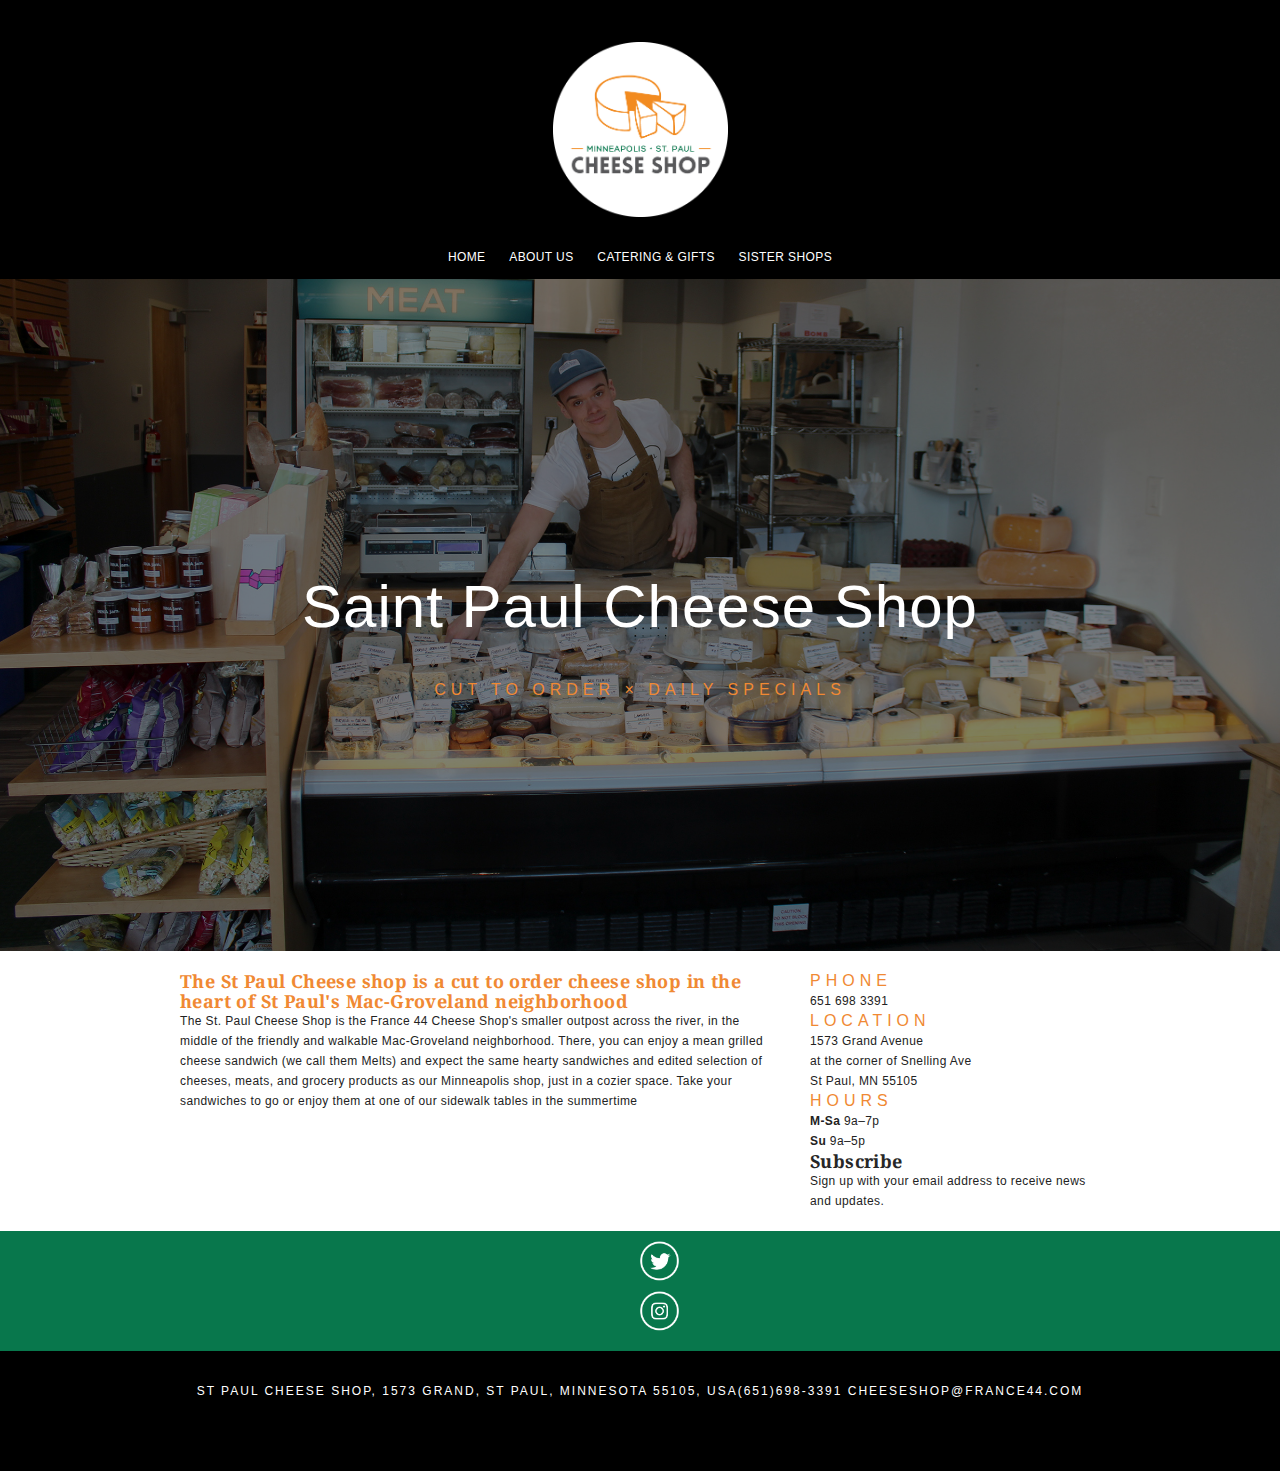
==== index.html @ d49601f1 "draft 1" ====
<!doctype html>
<html class="no-js" lang="">

<head>
  <meta charset="utf-8">
  <title>St Paul Cheese Shop</title>
  <meta name="description" content="">
  <meta name="viewport" content="width=device-width, initial-scale=1">
  <link href="https://fonts.googleapis.com/css?family=Noto+Serif" rel="stylesheet">
  <link rel="shortcut icon" type="image/png" href="img/favicon.png"/>
  <link rel="manifest" href="site.webmanifest">
  <link rel="apple-touch-icon" href="icon.png">
  <!-- Place favicon.ico in the root directory -->

  <link rel="stylesheet" href="css/normalize.css">
  <link rel="stylesheet" href="css/main.css">

  <meta name="theme-color" content="#fafafa">
</head>

<body>

    <header id="masthead">
        <div class="container">	
            <img src="img/logo.png" href="index.html" id="logo" alt="logo"></a>
            <nav>
              <a href="index.html">HOME</a>
              <a href="about.html">ABOUT US</a>
              <a href="catering.html">CATERING & GIFTS</a>
              <a href="shops.html">SISTER SHOPS</a>
            </nav>
          </div>	
        </header>
        


        <section class="jumbotron"> 
            <div class="jumbotron__content">
                <h1>Saint Paul Cheese Shop</h1>
                <h4> CUT TO ORDER &times DAILY SPECIALS </h4>
            </div>
            <img class="jumbotron__bg" src="img/counter.jpg" alt="Counter"> 
        </section>

    <div id="main-container" class="container">	

        <section class="main-section">
          
          <div id="tableContainer">
              <div id="tableRow"> 

                <div class="about">
                <h2>The St Paul Cheese shop is a cut to order cheese shop in the heart of St Paul's Mac-Groveland neighborhood</h2>

                <p>The St. Paul Cheese Shop is the France 44 Cheese Shop's smaller outpost across the river, in the middle of the friendly and walkable Mac-Groveland neighborhood. There, you can enjoy a mean grilled cheese sandwich (we call them Melts) and expect the same hearty sandwiches and edited selection of cheeses, meats, and grocery products as our Minneapolis shop, just in a cozier space. Take your sandwiches to go or enjoy them at one of our sidewalk tables in the summertime</p>
              </div>


              <div class="sidebar">
                  <div id="subscribe">
                    <h4>PHONE</h4>
                    <p>651 698 3391</p>
                  
                    
                    <h4>LOCATION</h4>
                    <p>1573 Grand Avenue</p>
                    <p>at the corner of Snelling Ave</p>
                    <p>St Paul, MN 55105</p>
    
                    <h4>HOURS</h4>
                    <p><strong>M-Sa</strong> 9a–7p</p>
                    <p><strong>Su</strong> 9a–5p</p>
    
                    <h2>Subscribe</h2>
                    <p>Sign up with your email address to receive news and updates.</p>
                  </div>
                </div>


              </div>
         </section>
   </div>


   <div id="social-media">
      <a> <img src="img/twitter.png"></a>
      <a> <img src="img/instagram.png"></a>
    </div>

   <footer class="page-footer">
			<p>ST PAUL CHEESE SHOP, 1573 GRAND, ST PAUL, MINNESOTA 55105, USA(651)698-3391    CHEESESHOP@FRANCE44.COM</p>
  </footer>
  


                
      


  <script src="js/vendor/modernizr-3.7.1.min.js"></script>
  <script src="https://code.jquery.com/jquery-3.3.1.min.js" integrity="sha256-FgpCb/KJQlLNfOu91ta32o/NMZxltwRo8QtmkMRdAu8=" crossorigin="anonymous"></script>
  <script>window.jQuery || document.write('<script src="js/vendor/jquery-3.3.1.min.js"><\/script>')</script>
  <script src="js/plugins.js"></script>
  <script src="js/main.js"></script>

  <!-- Google Analytics: change UA-XXXXX-Y to be your site's ID. -->
  <script>
    window.ga = function () { ga.q.push(arguments) }; ga.q = []; ga.l = +new Date;
    ga('create', 'UA-XXXXX-Y', 'auto'); ga('set','transport','beacon'); ga('send', 'pageview')
  </script>
  <script src="https://www.google-analytics.com/analytics.js" async defer></script>
</body>

</html>
---- css/main.css ----
/*! HTML5 Boilerplate v7.1.0 | MIT License | https://html5boilerplate.com/ */

/* main.css 1.0.0 | MIT License | https://github.com/h5bp/main.css#readme */
/*
 * What follows is the result of much research on cross-browser styling.
 * Credit left inline and big thanks to Nicolas Gallagher, Jonathan Neal,
 * Kroc Camen, and the H5BP dev community and team.
 */

 
/* ==========================================================================
   Base styles: opinionated defaults
   ========================================================================== */

   html {
    color: #222;
    font-size: 1em;
    line-height: 1.4;
}

/*
 * Remove text-shadow in selection highlight:
 * https://twitter.com/miketaylr/status/12228805301
 *
 * Vendor-prefixed and regular ::selection selectors cannot be combined:
 * https://stackoverflow.com/a/16982510/7133471
 *
 * Customize the background color to match your design.
 */

::-moz-selection {
    background: #b3d4fc;
    text-shadow: none;
}

::selection {
    background: #b3d4fc;
    text-shadow: none;
}

/*
 * A better looking default horizontal rule
 */

hr {
    display: block;
    height: 1px;
    border: 0;
    border-top: 1px solid #ccc;
    margin: 1em 0;
    padding: 0;
}

/*
 * Remove the gap between audio, canvas, iframes,
 * images, videos and the bottom of their containers:
 * https://github.com/h5bp/html5-boilerplate/issues/440
 */

audio,
canvas,
iframe,
img,
svg,
video {
    vertical-align: middle;
}

/*
 * Remove default fieldset styles.
 */

fieldset {
    border: 0;
    margin: 0;
    padding: 0;
}

/*
 * Allow only vertical resizing of textareas.
 */

textarea {
    resize: vertical;
}

/* ==========================================================================
   Browser Upgrade Prompt
   ========================================================================== */

.browserupgrade {
    margin: 0.2em 0;
    background: #ccc;
    color: #000;
    padding: 0.2em 0;
}




 /* ==========================================================================
   Author's custom styles
   ========================================================================== */


  html {
    box-sizing: border-box;
  }

  *, *:before, *:after {
    box-sizing: inherit;
    margin: 0;
    padding: 0;
  }

  body {
	font-size: 12px;
	line-height: 20px;
    font-family: Arial, Helvetica, Verdana, sans-serif;
    letter-spacing: .4px;
}
.container {
	width: 100%;
	max-width: 960px;
	margin: 0 auto;
	clear: both;
}

h1 {
    font-weight: lighter;
    font-size: 60px;
    letter-spacing: 1px;
    line-height: 70px; 
    width: 800px;
}

h4{
    color: #F08933;
    font-weight: lighter;
    font-size: 16px;
    letter-spacing: 5px;

}

h2 {
    color: #F08933;
    font-family: 'Noto Serif', serif;
}


#masthead{
    background: black;
    margin: auto 0px;
    z-index: 100;
    top: 0;
    left: 0;
    padding: 1em;
    /* position: absolute; */
    width: 100%;
}

#logo{
    width: 235px;
    display: block;
    margin-left: auto;
    margin-right: auto;
    padding: 30px;
    /* z-index: 100; */
}


.jumbotron {
    /* margin-top: 80px; */
    background: hsla(0, 0%, 0%, 0.5);
    padding: 0;
    position: relative;
}

.jumbotron__bg {
    display: block;
    position: relative;
    z-index: -20;
    width: 100%;
}
.jumbotron__content {
    position: absolute;
    z-index: 10;
    top: 50%;
    left: 50%;
    transform: translate(-50%, -50%); 
    text-align: center;
    line-height: 1;
    color: #fff;
}
.jumbotron__content h2 {
    margin-top: 0;
    font-size: 3em;
}


nav {
    /* position: fixed; */
    background: black;
    width: 100%;
    text-align: center;
    clear: both;
}

nav a {
    color: white;
    text-decoration: none;
    padding: 10px;
}


#subscribe h2 {
    color: #272727;
}

.about{
    display: table-cell;
    padding: 10px 10px 10px 10px;
    width: 66.66%;
    vertical-align: top;    
}
.sidebar{
    display: table-cell;
    padding: 10px 10px 10px 10px;
    width: 33.33%;
    vertical-align: top;
}

div#tableContainer {
    display: table;
    border-spacing: 10px;
  }
  
div#tableRow {
    display: table-row;
  }

#social-media {
    width: 100%;
    height: 120px;
    background-color: #08774C;
}

#social-media img{
    height: 40px;
    display: inline-block;
    margin-top: 10px;
    left: 50%;
    margin-left: 50%;
    margin-right: 50%;
}

footer{
    background-color: #000;
    color: #fff;
    width: 100%;
    height: 120px;
    text-align: center;
    padding: 30px;
    letter-spacing: 2px;
    font-size: 12px;
}


/* 
  @media only screen and (max-width: 980px) {
	.containter {
		padding: 0 20px;
		max-width: 768px;
	}
	#main-container {
		padding-top: 130px;
	}
	.main-section {
		max-width: 420px;
	}
	.work {
		width: 100%;
	}
	.auth-image {
		width: 100%;
		margin-bottom: 20px;
	} */

/* }

@media only screen and (max-width: 768px) {
	.main-section, .sidebar {
		max-width: 100%;
	}
	#main-container {
		overflow: auto;
	}
	.sidebar {
		margin-bottom: 40px;
	}
	.work {
		width: 47%;
		margin-bottom: 10px;
	}
	.work:nth-child(even) {
		margin-right: 0;
	}
	.work:nth-child(odd) {
		float: right;
	}
	.auth-image {
		width: 50%;
	}
}

@media only screen and (max-width: 640px) {
	#masthead {
		position: static;
		margin-bottom: 20px;
	}
	header.container {
		padding: 0;
	}
	#main-container {
		padding-top: 0;
	}
     .work, .auth-image {
		width: 100%;
	}
	nav {
		text-align: center;
		width: 100%;
		margin: 15px 0;
	}
	nav a {
		width: 30%;
		padding-left: 0;
		margin-left: 0;
    }
    
   #logo{
        width: 40%;
   }
    
} */

 /* ==========================================================================
   Helper classes
   ========================================================================== */

/*
 * Hide visually and from screen readers
 */

 .hidden {
  display: none !important;
}

/*
* Hide only visually, but have it available for screen readers:
* https://snook.ca/archives/html_and_css/hiding-content-for-accessibility
*
* 1. For long content, line feeds are not interpreted as spaces and small width
*    causes content to wrap 1 word per line:
*    https://medium.com/@jessebeach/beware-smushed-off-screen-accessible-text-5952a4c2cbfe
*/

.visuallyhidden {
  border: 0;
  clip: rect(0 0 0 0);
  height: 1px;
  margin: -1px;
  overflow: hidden;
  padding: 0;
  position: absolute;
  width: 1px;
  white-space: nowrap; /* 1 */
}

/*
* Extends the .visuallyhidden class to allow the element
* to be focusable when navigated to via the keyboard:
* https://www.drupal.org/node/897638
*/

.visuallyhidden.focusable:active,
.visuallyhidden.focusable:focus {
  clip: auto;
  height: auto;
  margin: 0;
  overflow: visible;
  position: static;
  width: auto;
  white-space: inherit;
}

/*
* Hide visually and from screen readers, but maintain layout
*/

.invisible {
  visibility: hidden;
}

/*
* Clearfix: contain floats
*
* For modern browsers
* 1. The space content is one way to avoid an Opera bug when the
*    `contenteditable` attribute is included anywhere else in the document.
*    Otherwise it causes space to appear at the top and bottom of elements
*    that receive the `clearfix` class.
* 2. The use of `table` rather than `block` is only necessary if using
*    `:before` to contain the top-margins of child elements.
*/

.clearfix:before,
.clearfix:after {
  content: " "; /* 1 */
  display: table; /* 2 */
}

.clearfix:after {
  clear: both;
}

 
/* ==========================================================================
   EXAMPLE Media Queries for Responsive Design.
   These examples override the primary ('mobile first') styles.
   Modify as content requires.
   ========================================================================== */

   @media only screen and (min-width: 35em) {
    /* Style adjustments for viewports that meet the condition */
}

@media print,
       (-webkit-min-device-pixel-ratio: 1.25),
       (min-resolution: 1.25dppx),
       (min-resolution: 120dpi) {
    /* Style adjustments for high resolution devices */
}

 
/* ==========================================================================
   Print styles.
   Inlined to avoid the additional HTTP request:
   https://www.phpied.com/delay-loading-your-print-css/
   ========================================================================== */

   @media print {
    *,
    *:before,
    *:after {
        background: transparent !important;
        color: #000 !important; /* Black prints faster */
        -webkit-box-shadow: none !important;
        box-shadow: none !important;
        text-shadow: none !important;
    }

    a,
    a:visited {
        text-decoration: underline;
    }

    a[href]:after {
        content: " (" attr(href) ")";
    }

    abbr[title]:after {
        content: " (" attr(title) ")";
    }

    /*
     * Don't show links that are fragment identifiers,
     * or use the `javascript:` pseudo protocol
     */

    a[href^="#"]:after,
    a[href^="javascript:"]:after {
        content: "";
    }

    pre {
        white-space: pre-wrap !important;
    }
    pre,
    blockquote {
        border: 1px solid #999;
        page-break-inside: avoid;
    }

    /*
     * Printing Tables:
     * http://css-discuss.incutio.com/wiki/Printing_Tables
     */

    thead {
        display: table-header-group;
    }

    tr,
    img {
        page-break-inside: avoid;
    }

    p,
    h2,
    h3 {
        orphans: 3;
        widows: 3;
    }

    h2,
    h3 {
        page-break-after: avoid;
    }
}
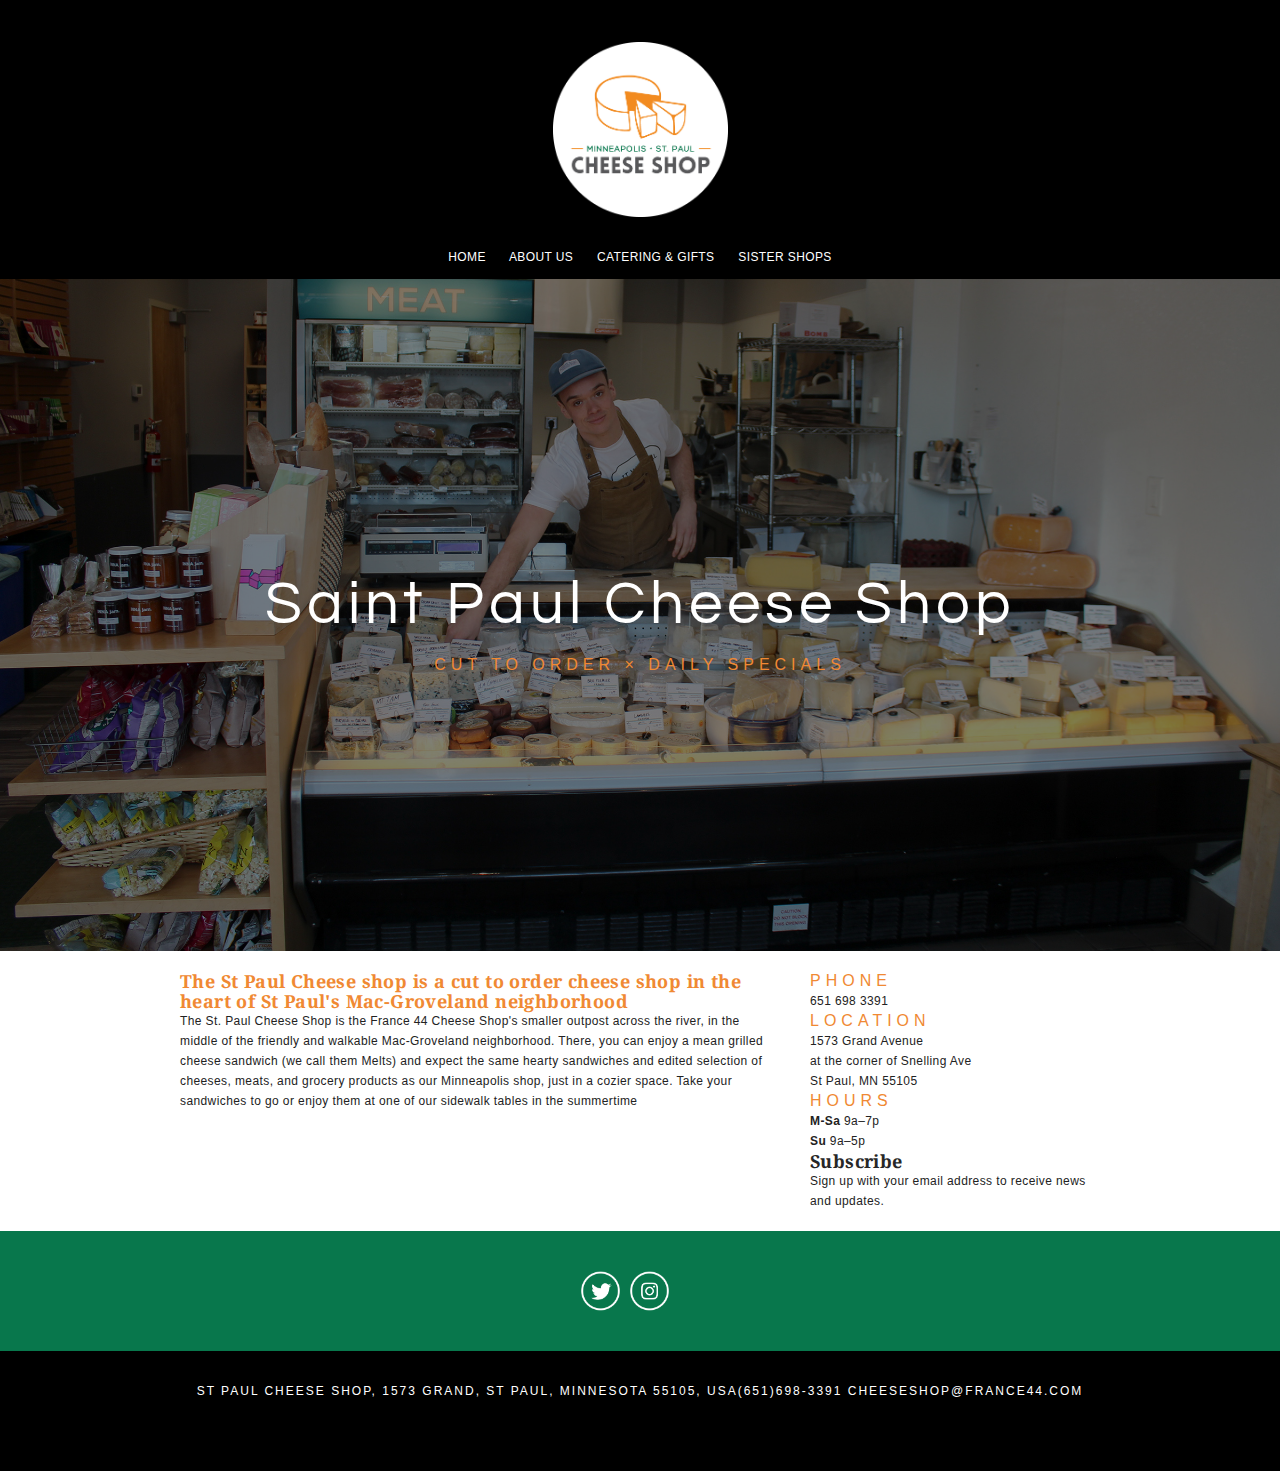
==== commit a2bed017: "more styling on home page" ====
--- a/index.html
+++ b/index.html
@@ -7,6 +7,8 @@
   <meta name="description" content="">
   <meta name="viewport" content="width=device-width, initial-scale=1">
   <link href="https://fonts.googleapis.com/css?family=Noto+Serif" rel="stylesheet">
+  <link href="https://fonts.googleapis.com/css?family=Questrial" rel="stylesheet">
+
   <link rel="shortcut icon" type="image/png" href="img/favicon.png"/>
   <link rel="manifest" href="site.webmanifest">
   <link rel="apple-touch-icon" href="icon.png">
@@ -83,12 +85,16 @@
 
 
    <div id="social-media">
-      <a> <img src="img/twitter.png"></a>
-      <a> <img src="img/instagram.png"></a>
+      <ul class="social-buttons">
+        <li><a> <img src="img/twitter.png"></a>
+        </li>
+        <li><a> <img src="img/instagram.png"></a>
+        </li>
+      </ul>
     </div>
 
    <footer class="page-footer">
-			<p>ST PAUL CHEESE SHOP, 1573 GRAND, ST PAUL, MINNESOTA 55105, USA(651)698-3391    CHEESESHOP@FRANCE44.COM</p>
+			<p>ST PAUL CHEESE SHOP, 1573 GRAND, ST PAUL, MINNESOTA 55105, USA(651)698-3391   CHEESESHOP@FRANCE44.COM</p>
   </footer>
   
 
--- a/css/main.css
+++ b/css/main.css
@@ -129,9 +129,12 @@
 h1 {
     font-weight: lighter;
     font-size: 60px;
-    letter-spacing: 1px;
-    line-height: 70px; 
-    width: 800px;
+    letter-spacing: 5px;
+    line-height: 60px; 
+    white-space: nowrap;
+    padding: 20px;
+    font-family: 'Questrial', sans-serif;
+    margin: auto;
 }
 
 h4{
@@ -139,7 +142,8 @@
     font-weight: lighter;
     font-size: 16px;
     letter-spacing: 5px;
-
+    line-height: 20px;
+    margin: auto;
 }
 
 h2 {
@@ -247,12 +251,18 @@
 
 #social-media img{
     height: 40px;
-    display: inline-block;
-    margin-top: 10px;
-    left: 50%;
-    margin-left: 50%;
-    margin-right: 50%;
-}
+    float: left;
+    margin: 5px;
+    margin-top: 40px;
+    max-width: 960px;
+}
+
+ul {
+    list-style: none;
+    padding-left: 45%;
+
+}
+
 
 footer{
     background-color: #000;
@@ -265,58 +275,13 @@
     font-size: 12px;
 }
 
-
-/* 
-  @media only screen and (max-width: 980px) {
-	.containter {
-		padding: 0 20px;
-		max-width: 768px;
-	}
-	#main-container {
-		padding-top: 130px;
-	}
-	.main-section {
-		max-width: 420px;
-	}
-	.work {
-		width: 100%;
-	}
-	.auth-image {
-		width: 100%;
-		margin-bottom: 20px;
-	} */
-
-/* }
-
-@media only screen and (max-width: 768px) {
-	.main-section, .sidebar {
-		max-width: 100%;
-	}
-	#main-container {
-		overflow: auto;
-	}
-	.sidebar {
-		margin-bottom: 40px;
-	}
-	.work {
-		width: 47%;
-		margin-bottom: 10px;
-	}
-	.work:nth-child(even) {
-		margin-right: 0;
-	}
-	.work:nth-child(odd) {
-		float: right;
-	}
-	.auth-image {
-		width: 50%;
-	}
-}
+/* @media only screen and (max-width: 980px) 
+@media only screen and (max-width: 640px)  */
 
 @media only screen and (max-width: 640px) {
 	#masthead {
 		position: static;
-		margin-bottom: 20px;
+
 	}
 	header.container {
 		padding: 0;
@@ -341,8 +306,14 @@
    #logo{
         width: 40%;
    }
+
+   h1{
+       font-size: 40px;
+       line-height: 40px;
+       white-space: normal;
+   }
     
-} */
+}
 
  /* ==========================================================================
    Helper classes
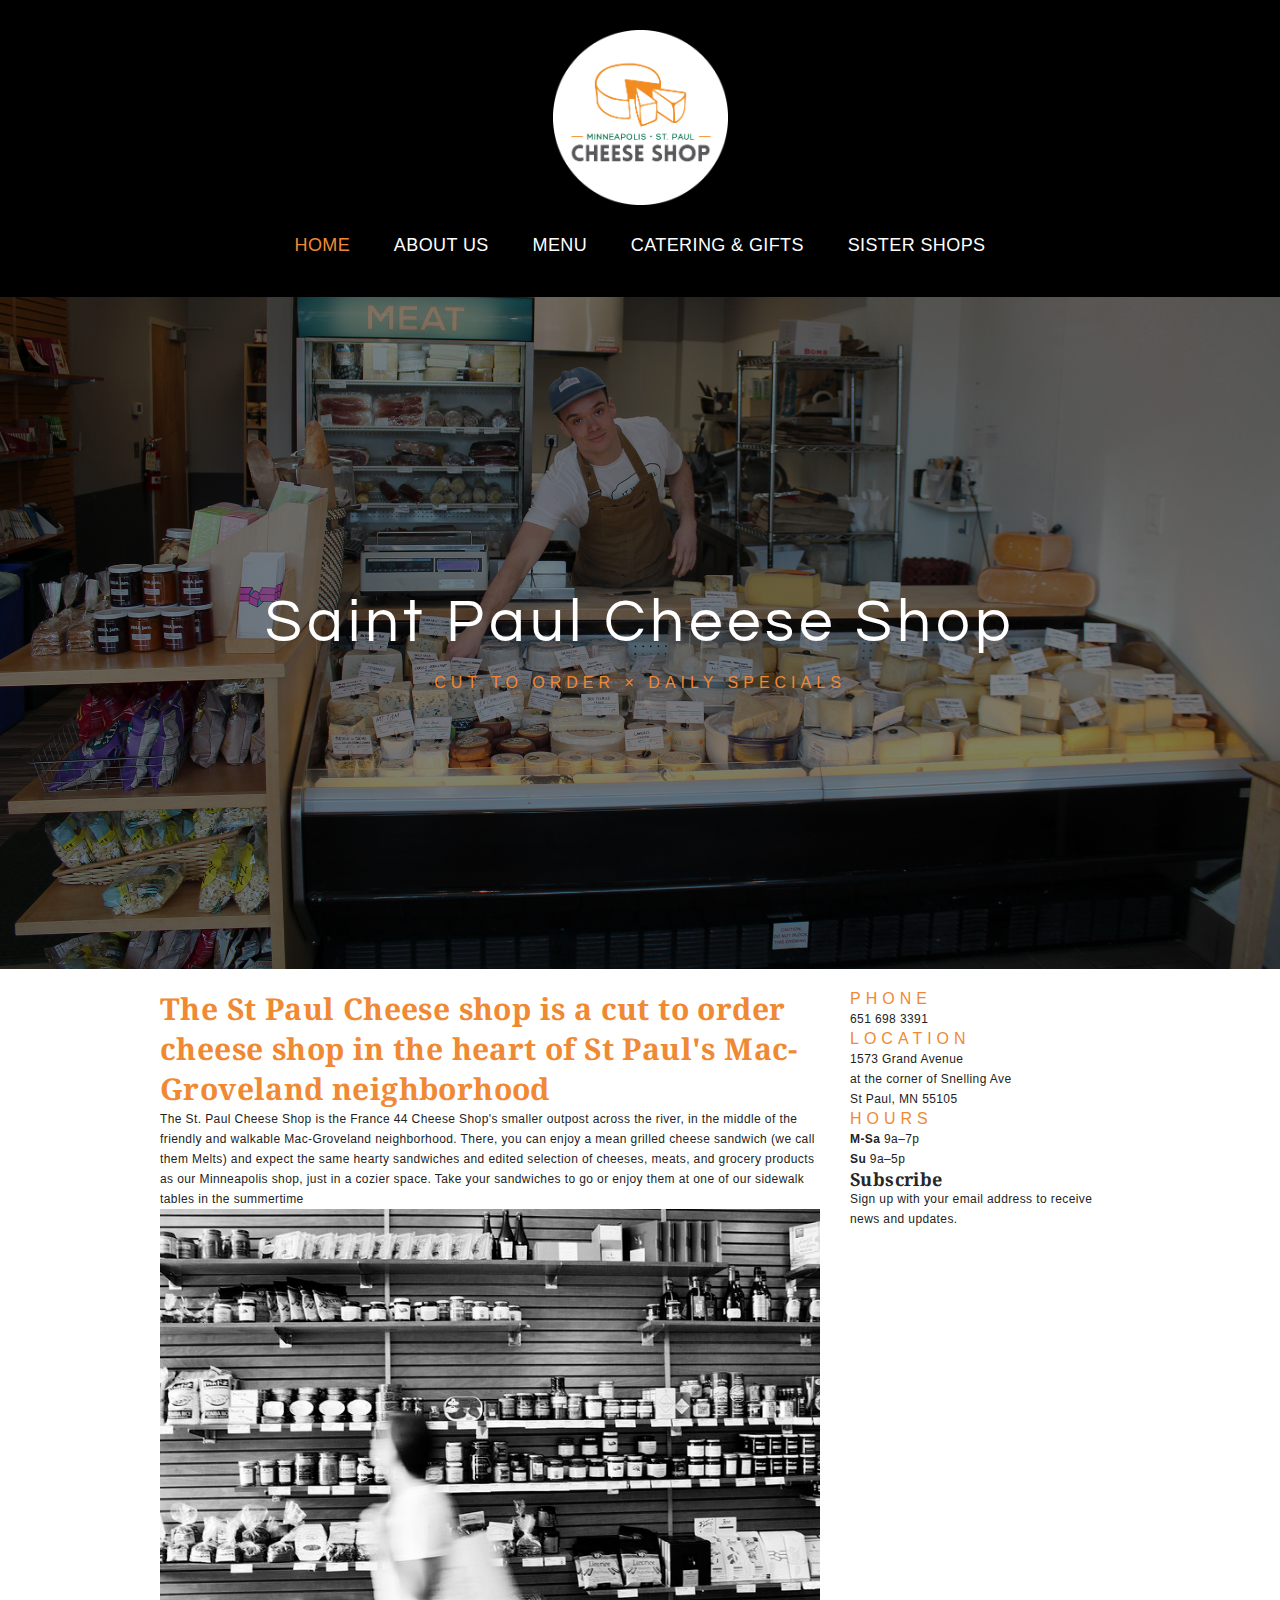
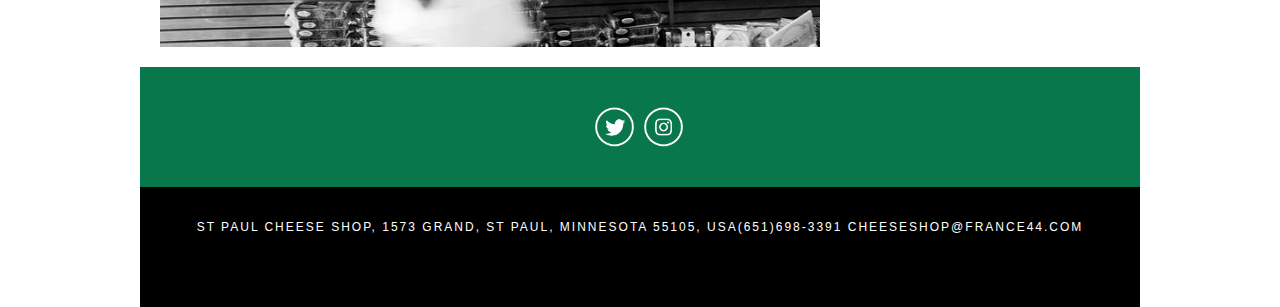
==== commit fc1d81b8: "nav-bar styling created" ====
--- a/index.html
+++ b/index.html
@@ -25,11 +25,15 @@
     <header id="masthead">
         <div class="container">	
             <img src="img/logo.png" href="index.html" id="logo" alt="logo"></a>
-            <nav>
-              <a href="index.html">HOME</a>
-              <a href="about.html">ABOUT US</a>
-              <a href="catering.html">CATERING & GIFTS</a>
-              <a href="shops.html">SISTER SHOPS</a>
+           
+            <nav id="main-nav">
+              <ul>
+                  <li><a href="index.html"><span style="color:#F08933;">HOME</span></a></li>
+                  <li><a href="about.html">ABOUT US</a></li>
+                  <li><a href="menu.html">MENU</a></li>
+                  <li><a href="catering.html">CATERING & GIFTS</a></li>
+                  <li><a href="shops.html">SISTER SHOPS</a></li>
+              </ul>
             </nav>
           </div>	
         </header>
@@ -46,7 +50,7 @@
 
     <div id="main-container" class="container">	
 
-        <section class="main-section">
+        <!-- <section class="main-section"> -->
           
           <div id="tableContainer">
               <div id="tableRow"> 
@@ -55,8 +59,9 @@
                 <h2>The St Paul Cheese shop is a cut to order cheese shop in the heart of St Paul's Mac-Groveland neighborhood</h2>
 
                 <p>The St. Paul Cheese Shop is the France 44 Cheese Shop's smaller outpost across the river, in the middle of the friendly and walkable Mac-Groveland neighborhood. There, you can enjoy a mean grilled cheese sandwich (we call them Melts) and expect the same hearty sandwiches and edited selection of cheeses, meats, and grocery products as our Minneapolis shop, just in a cozier space. Take your sandwiches to go or enjoy them at one of our sidewalk tables in the summertime</p>
+                <a><img src="img/shelf.jpg" height="438" width="660"></a>
               </div>
-
+              
 
               <div class="sidebar">
                   <div id="subscribe">
@@ -80,7 +85,7 @@
 
 
               </div>
-         </section>
+         <!-- </section> -->
    </div>
 
 
--- a/css/main.css
+++ b/css/main.css
@@ -119,9 +119,10 @@
     font-family: Arial, Helvetica, Verdana, sans-serif;
     letter-spacing: .4px;
 }
+
 .container {
 	width: 100%;
-	max-width: 960px;
+	max-width: 1000px;
 	margin: 0 auto;
 	clear: both;
 }
@@ -158,7 +159,6 @@
     z-index: 100;
     top: 0;
     left: 0;
-    padding: 1em;
     /* position: absolute; */
     width: 100%;
 }
@@ -201,38 +201,65 @@
     font-size: 3em;
 }
 
-
+/* nav bar */
 nav {
-    /* position: fixed; */
     background: black;
-    width: 100%;
     text-align: center;
-    clear: both;
-}
-
-nav a {
-    color: white;
+    padding-bottom: 40px;
+
+}
+
+#main-nav ul li{
+    list-style: none;
+}
+
+#main-nav {
+    color: #fff;
+}
+
+#main-nav li {
+    display: inline-block;
+}
+
+#main-nav a {
+    color: #fff;
+    padding: 0px 20px 0px 20px;
     text-decoration: none;
-    padding: 10px;
-}
-
-
-#subscribe h2 {
-    color: #272727;
-}
+    font-size: 18px;
+    font-weight: 100;
+}
+
+#main-nav a:hover {
+    color: #F08933;
+}
+
+/* table container */
+
 
 .about{
     display: table-cell;
     padding: 10px 10px 10px 10px;
     width: 66.66%;
     vertical-align: top;    
-}
+    margin: 10px;
+}
+
+.about h2 {
+font-size: 30px;
+line-height: 40px;
+}
+
 .sidebar{
     display: table-cell;
     padding: 10px 10px 10px 10px;
     width: 33.33%;
     vertical-align: top;
-}
+    margin: 10px;
+}
+#subscribe h2 {
+    color: #272727;
+}
+
 
 div#tableContainer {
     display: table;
@@ -243,6 +270,15 @@
     display: table-row;
   }
 
+
+/* social-media icons */
+
+#social-media ul {
+    list-style: none;
+    padding-left: 45%;
+
+}
+  
 #social-media {
     width: 100%;
     height: 120px;
@@ -255,12 +291,6 @@
     margin: 5px;
     margin-top: 40px;
     max-width: 960px;
-}
-
-ul {
-    list-style: none;
-    padding-left: 45%;
-
 }
 
 
@@ -295,7 +325,7 @@
 	nav {
 		text-align: center;
 		width: 100%;
-		margin: 15px 0;
+		/* margin: 15px 0; */
 	}
 	nav a {
 		width: 30%;
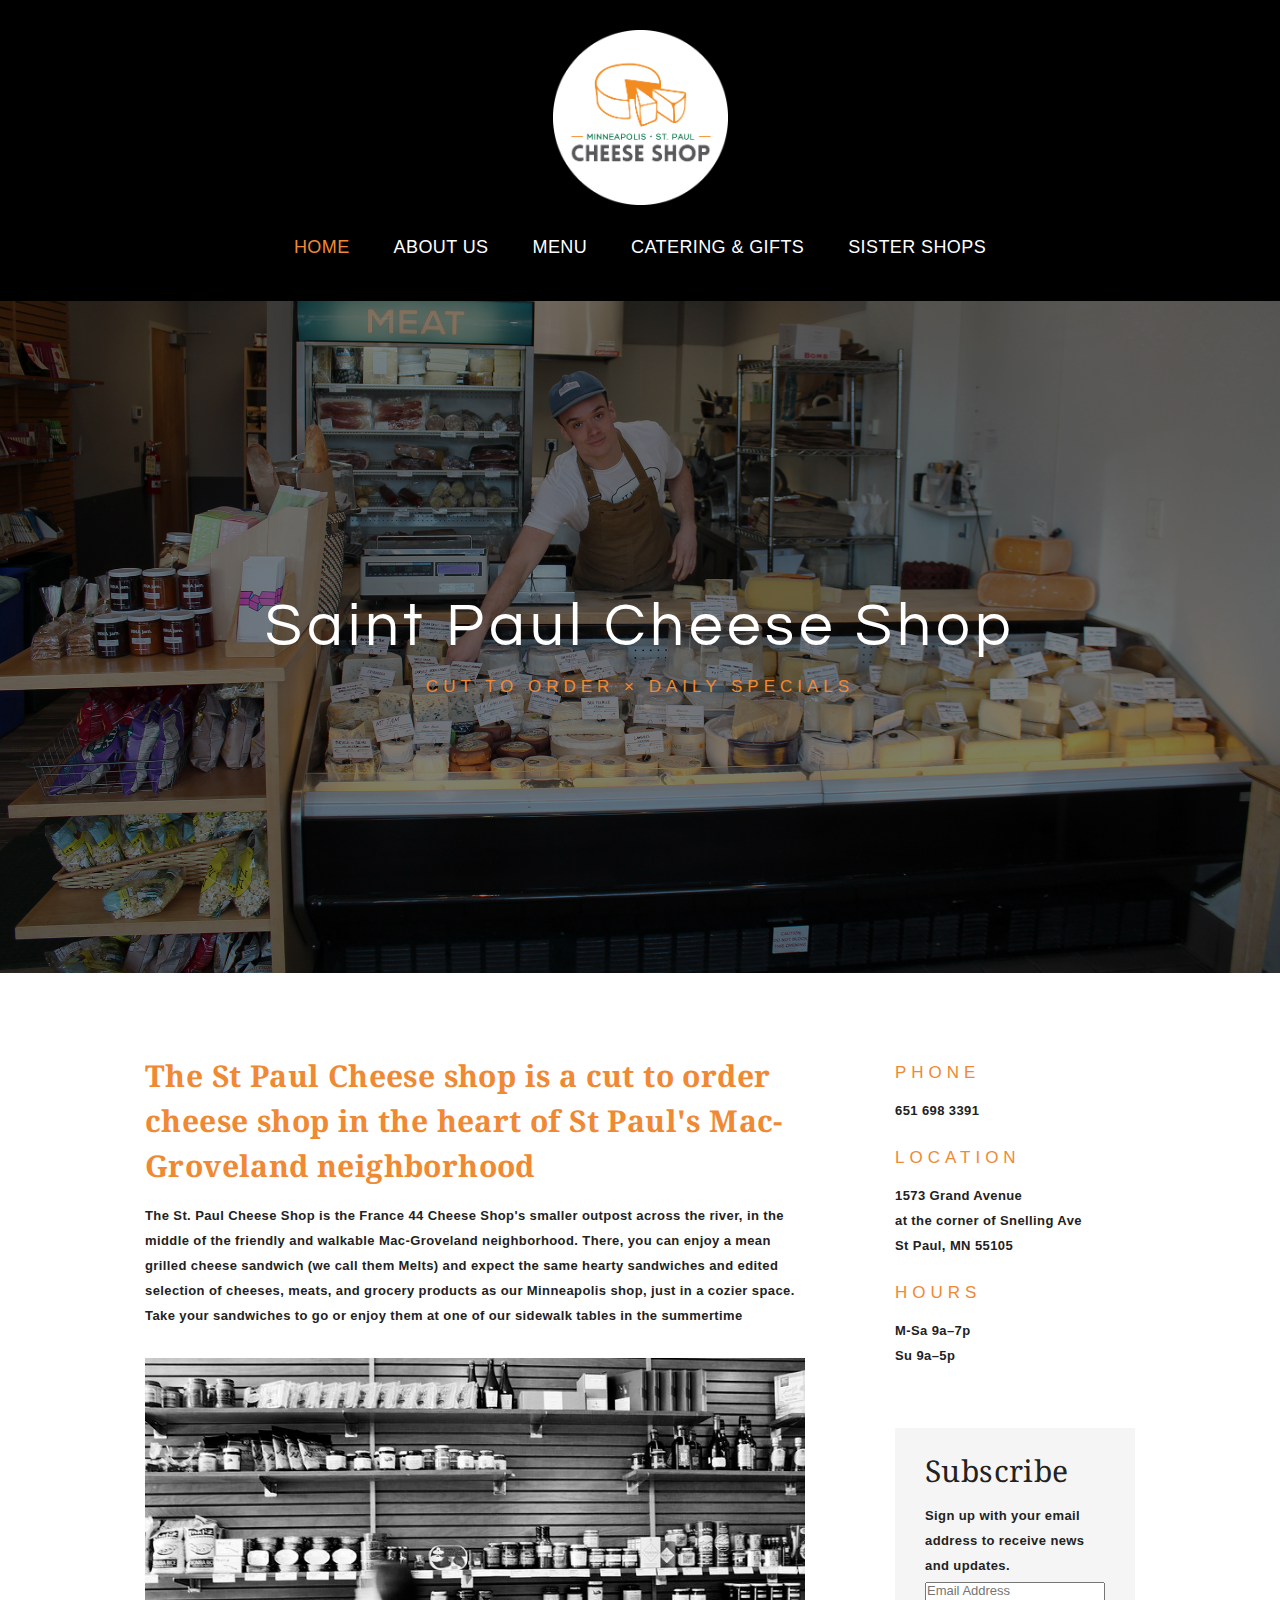
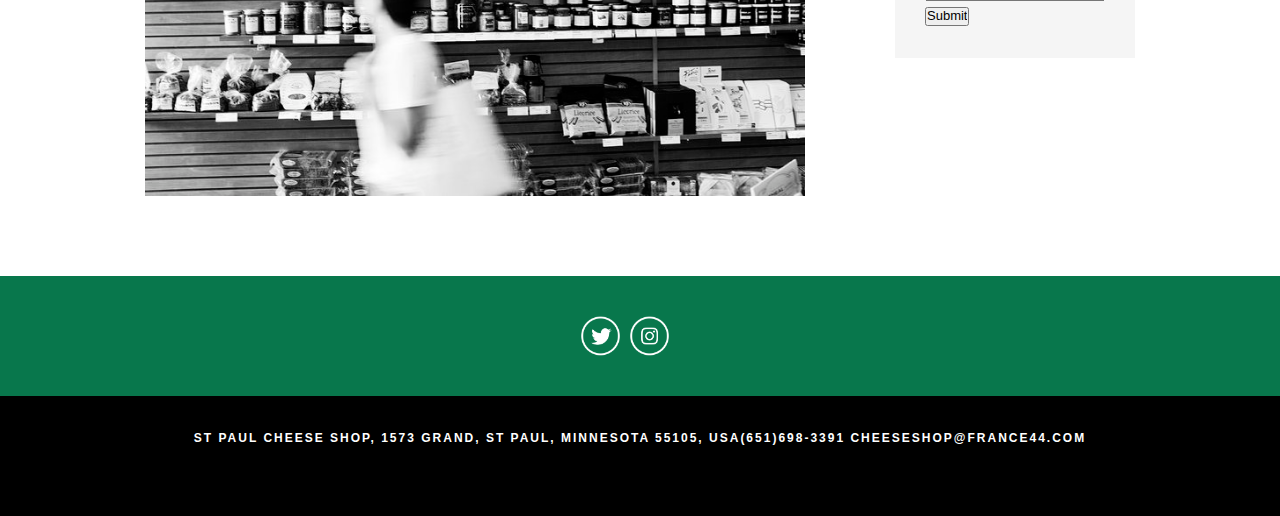
==== commit b16dfb20: "styling added to the about and contact sections" ====
--- a/index.html
+++ b/index.html
@@ -43,12 +43,11 @@
         <section class="jumbotron"> 
             <div class="jumbotron__content">
                 <h1>Saint Paul Cheese Shop</h1>
-                <h4> CUT TO ORDER &times DAILY SPECIALS </h4>
+                <h3> CUT TO ORDER &times DAILY SPECIALS </h3>
             </div>
             <img class="jumbotron__bg" src="img/counter.jpg" alt="Counter"> 
         </section>
 
-    <div id="main-container" class="container">	
 
         <!-- <section class="main-section"> -->
           
@@ -64,27 +63,37 @@
               
 
               <div class="sidebar">
-                  <div id="subscribe">
-                    <h4>PHONE</h4>
-                    <p>651 698 3391</p>
+                  <article id="contactInfo">
+                    <h3>PHONE</h3>
+                    <p>651 698 3391</p><br>
                   
                     
-                    <h4>LOCATION</h4>
+                    <h3>LOCATION</h3>
                     <p>1573 Grand Avenue</p>
                     <p>at the corner of Snelling Ave</p>
-                    <p>St Paul, MN 55105</p>
+                    <p>St Paul, MN 55105</p><br>
     
-                    <h4>HOURS</h4>
+                    <h3>HOURS</h3>
                     <p><strong>M-Sa</strong> 9a–7p</p>
                     <p><strong>Su</strong> 9a–5p</p>
-    
+                  </article>
+
+
+                  <article id="subscriptionForm">
                     <h2>Subscribe</h2>
                     <p>Sign up with your email address to receive news and updates.</p>
-                  </div>
-                </div>
+ 
+                    <p><input type="email" id="email" name="email" placeholder="Email Address">
+                    </p>
+
+                    <p><input class="submit" type="submit" value="Submit">
+                    </p>
+                  </article>
+
+            </div>
 
 
-              </div>
+          </div>
          <!-- </section> -->
    </div>
 
--- a/css/main.css
+++ b/css/main.css
@@ -114,17 +114,22 @@
   }
 
   body {
-	font-size: 12px;
-	line-height: 20px;
+	font-size: 13px;
+	line-height: 25px;
     font-family: Arial, Helvetica, Verdana, sans-serif;
     letter-spacing: .4px;
+    font-weight: bold;
 }
 
 .container {
 	width: 100%;
-	max-width: 1000px;
-	margin: 0 auto;
-	clear: both;
+	/* clear: both; */
+}
+
+#tableContainer {
+    max-width: 960px;
+    margin: 0 auto;
+    margin-top: 70px;
 }
 
 h1 {
@@ -138,20 +143,14 @@
     margin: auto;
 }
 
-h4{
+h3{
     color: #F08933;
-    font-weight: lighter;
-    font-size: 16px;
+    font-weight: normal;
+    font-size: 17px;
     letter-spacing: 5px;
     line-height: 20px;
     margin: auto;
 }
-
-h2 {
-    color: #F08933;
-    font-family: 'Noto Serif', serif;
-}
-
 
 #masthead{
     background: black;
@@ -234,30 +233,54 @@
 }
 
 /* table container */
-
-
+#tableContainer{
+    margin-bottom: 70px;
+}
+/* about information */
 .about{
     display: table-cell;
-    padding: 10px 10px 10px 10px;
     width: 66.66%;
     vertical-align: top;    
-    margin: 10px;
+}
+
+h2 {
+    font-family: 'Noto Serif', serif;
 }
 
 .about h2 {
-font-size: 30px;
-line-height: 40px;
-}
-
+    color: #F08933;
+    font-size: 30px;
+    line-height: 45px;
+    margin-bottom: 15px;
+}
+
+.about p {
+    margin-bottom: 30px; 
+}
+
+
+/* sidebar information */
 .sidebar{
     display: table-cell;
-    padding: 10px 10px 10px 10px;
+    padding: 10px 0px 10px 80px;
     width: 33.33%;
     vertical-align: top;
-    margin: 10px;
-}
-#subscribe h2 {
-    color: #272727;
+}
+
+#contactInfo h3{
+    padding-bottom: 15px;
+}
+
+
+#subscriptionForm {
+    margin-top: 60px;
+    background-color: #f5f5f5;
+    padding: 30px;
+}
+#subscriptionForm h2{
+    font-size: 30px;
+    padding-bottom: 20px;
+    font-weight: lighter;
 }
 
 
@@ -290,7 +313,6 @@
     float: left;
     margin: 5px;
     margin-top: 40px;
-    max-width: 960px;
 }
 
 
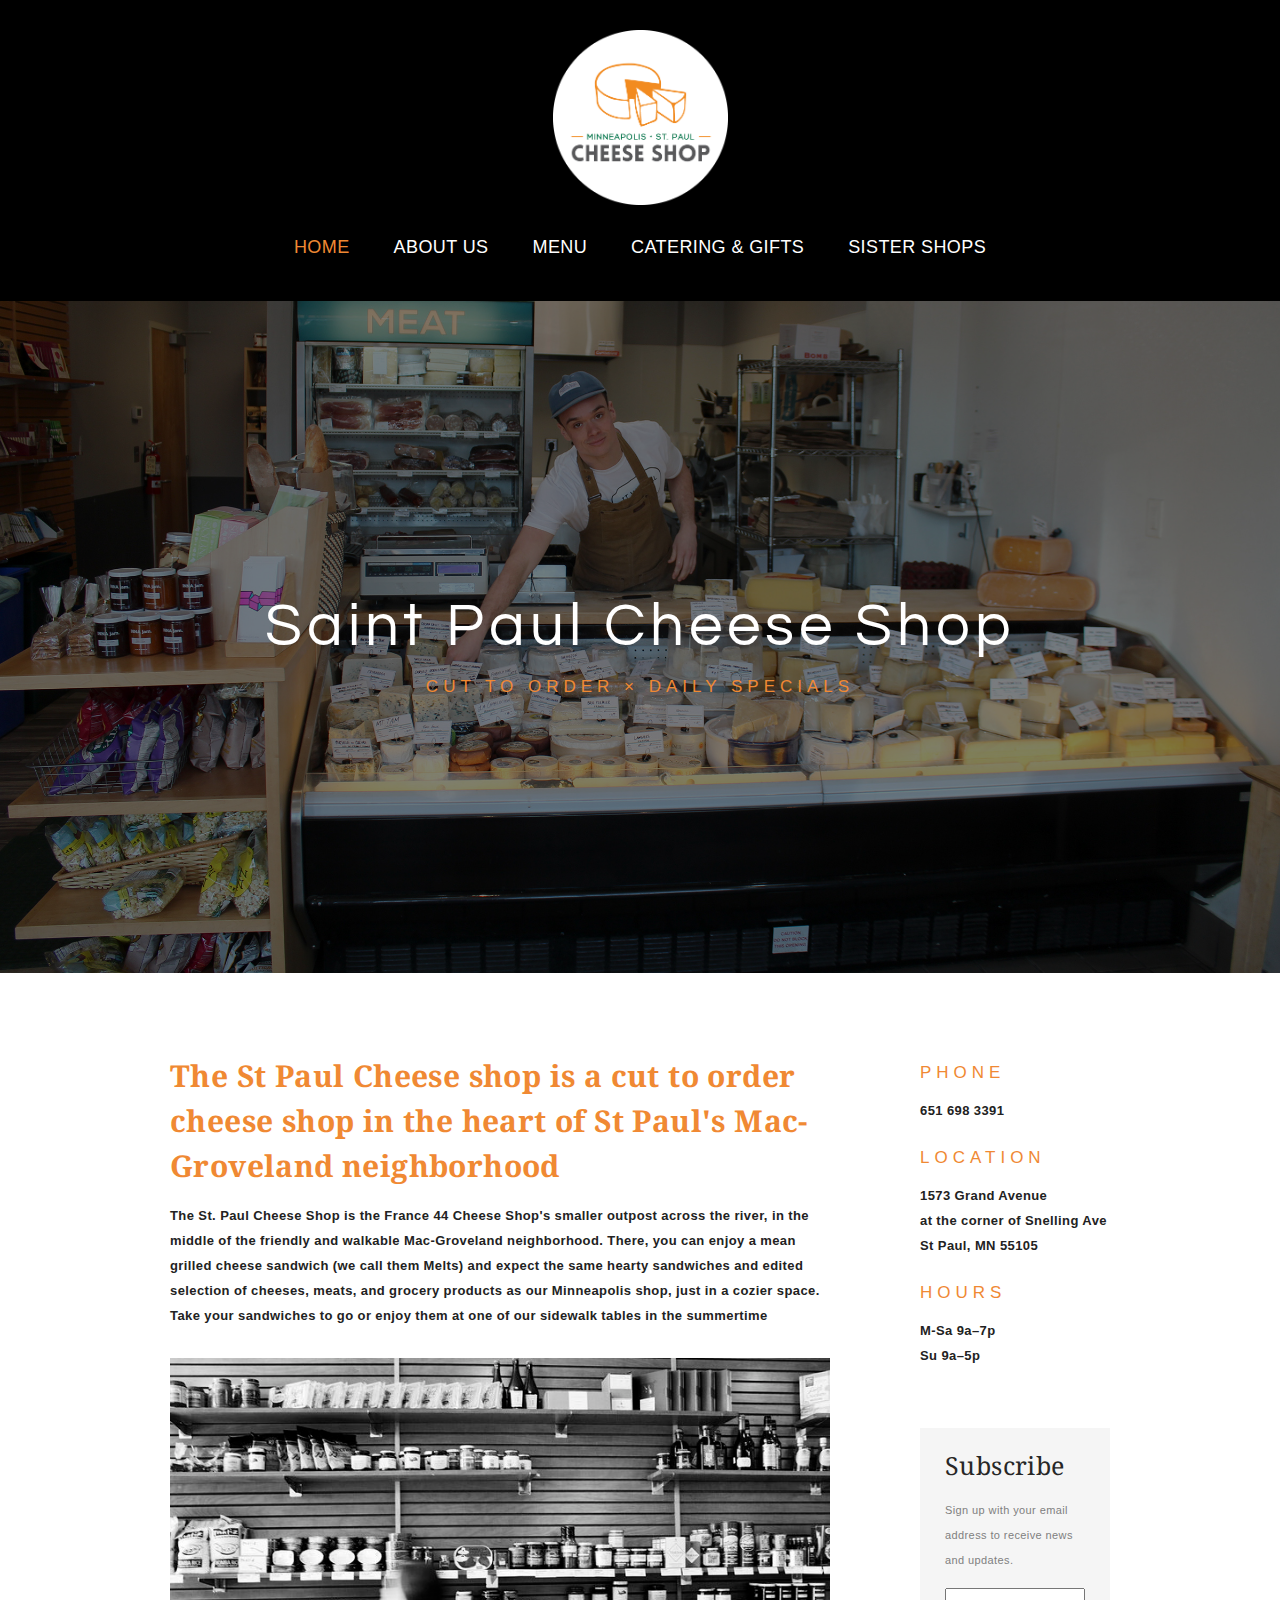
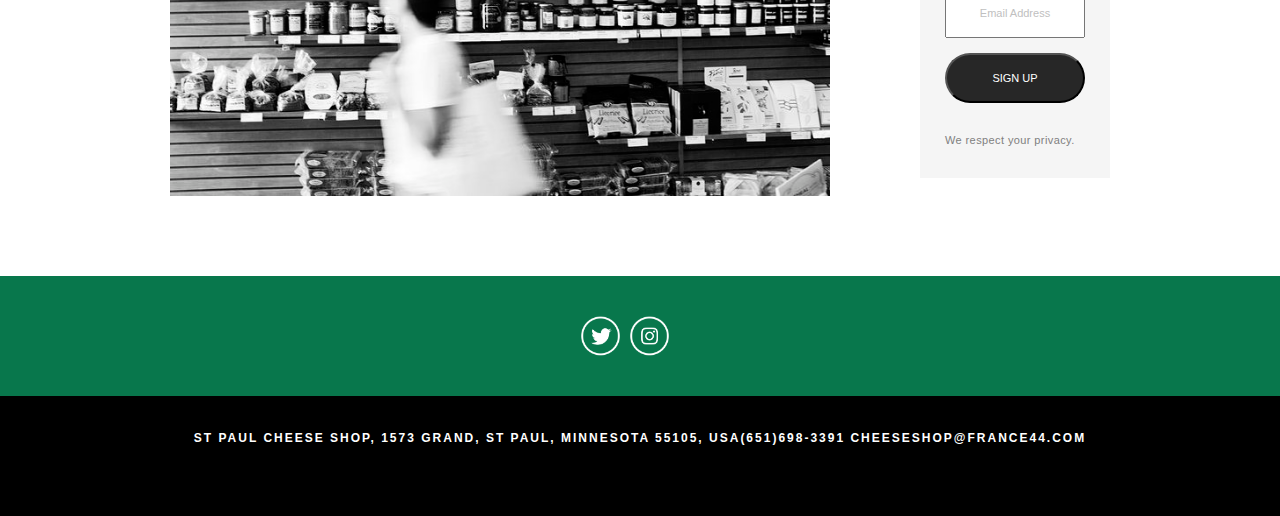
==== commit f480d636: "media queriesadded to HOME page" ====
--- a/index.html
+++ b/index.html
@@ -83,11 +83,12 @@
                     <h2>Subscribe</h2>
                     <p>Sign up with your email address to receive news and updates.</p>
  
-                    <p><input type="email" id="email" name="email" placeholder="Email Address">
-                    </p>
+                    <p><input type="email" id="email" name="email" placeholder="Email Address"></p>
+                    
 
-                    <p><input class="submit" type="submit" value="Submit">
-                    </p>
+                    <p><input class="submit" type="submit" value="SIGN UP"></p><br>
+                    
+                    <p>We respect your privacy.</p>
                   </article>
 
             </div>
--- a/css/main.css
+++ b/css/main.css
@@ -275,12 +275,40 @@
 #subscriptionForm {
     margin-top: 60px;
     background-color: #f5f5f5;
-    padding: 30px;
+    padding: 25px;
 }
 #subscriptionForm h2{
-    font-size: 30px;
+    color: #272727;
+    font-size: 25px;
     padding-bottom: 20px;
     font-weight: lighter;
+}
+
+#subscriptionForm p {
+    font-size: 11px;
+    color: gray;
+    font-weight: lighter;
+}
+
+
+#subscriptionForm ::placeholder {
+    color: rgb(192, 192, 192);
+}
+
+#email {
+    text-align: center;
+    height: 50px;
+    margin-top: 15px;
+    margin-bottom: 15px;
+    width: 100%;
+}
+
+.submit {
+    width: 100%;
+    height: 50px;
+    border-radius: 30px;
+    color: #fff;
+    background-color: #272727;
 }
 
 
@@ -364,7 +392,43 @@
        line-height: 40px;
        white-space: normal;
    }
-    
+
+   .about h2 {
+       font-size: 20px;
+   }
+
+   .about img {
+    max-width: 100%;
+	height: auto;
+	width: auto;
+   }
+   .sidebar {
+    padding: 10px 0px 10px 20px;
+    }   
+}
+
+@media only screen and (max-width: 768px) {
+    .about img {
+        max-width: 100%;
+        height: auto;
+        width: auto;
+       }
+
+    .sidebar {
+        padding: 10px 0px 10px 30px;
+    }   
+}
+
+@media only screen and (max-width: 980px) {
+
+    .about img {
+        max-width: 100%;
+        height: auto;
+        width: auto;
+       }
+       .sidebar {
+        padding: 10px 0px 10px 40px;
+    }   
 }
 
  /* ==========================================================================
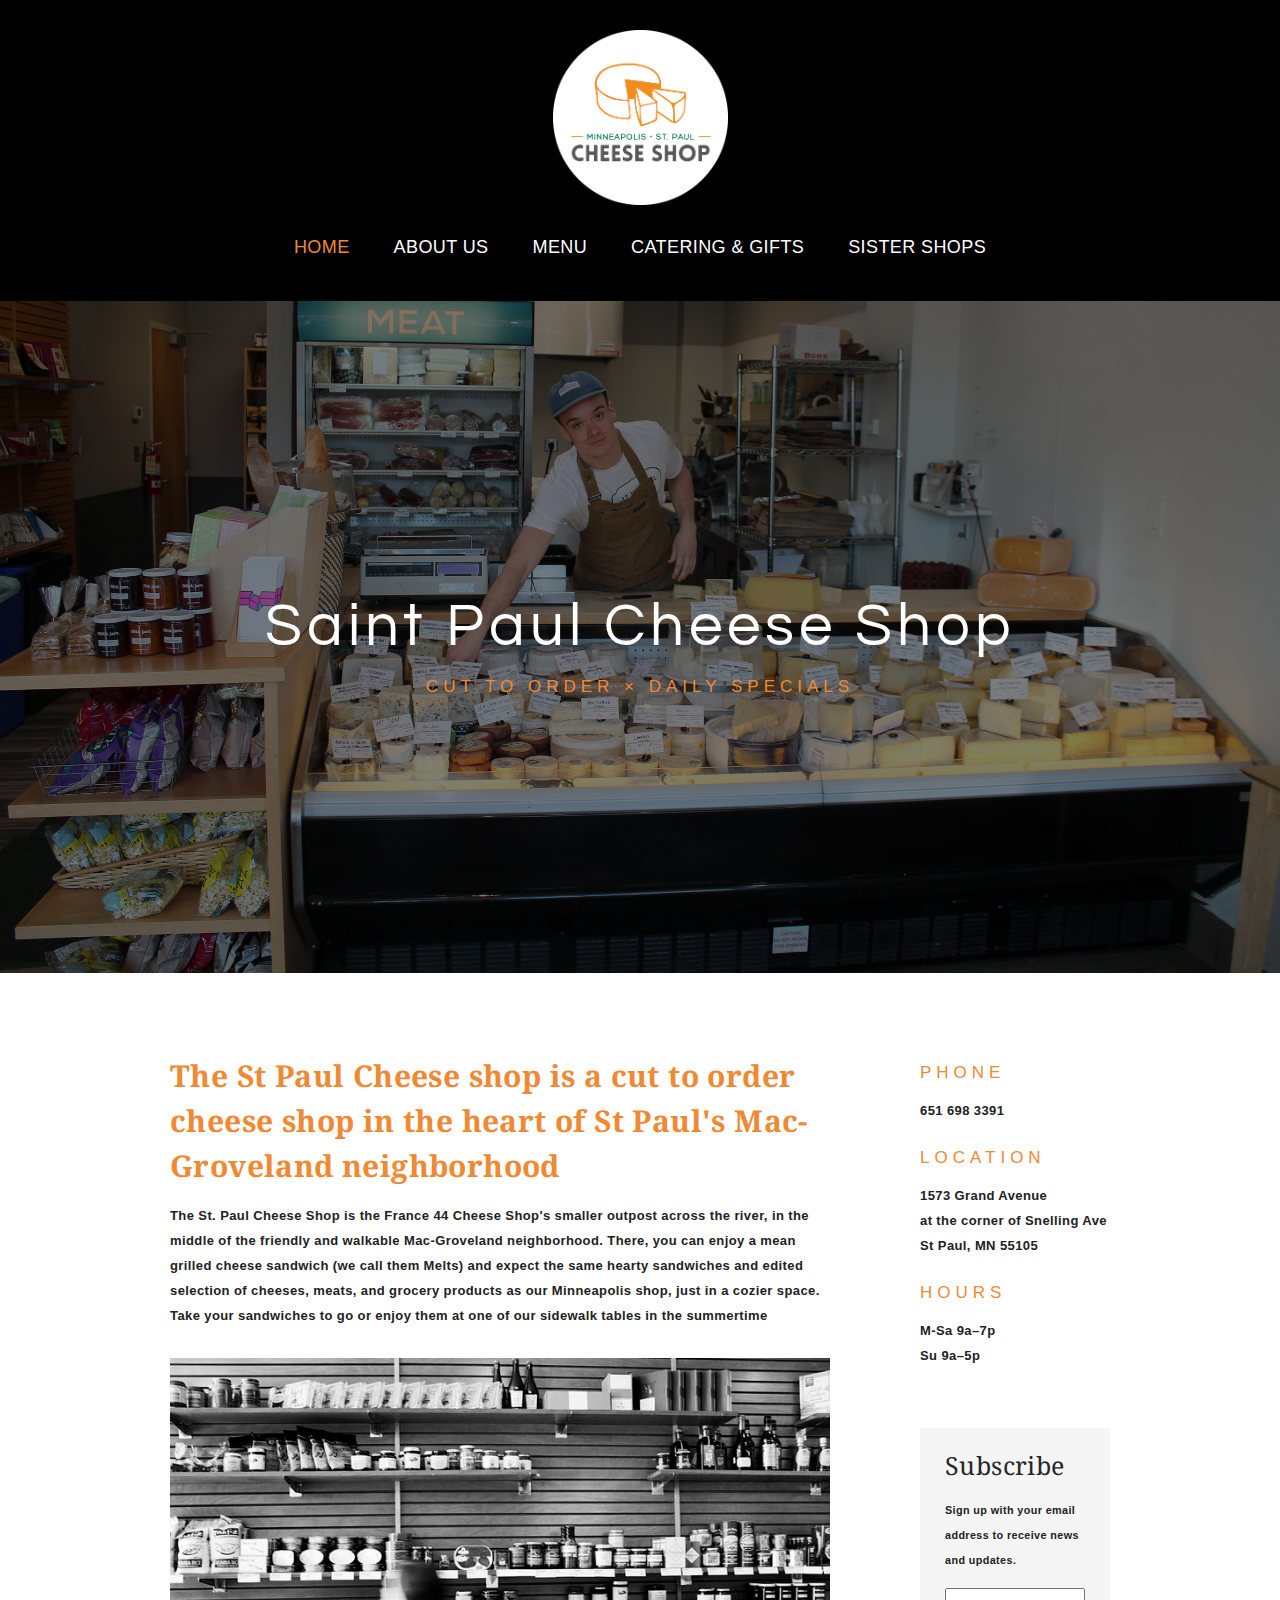
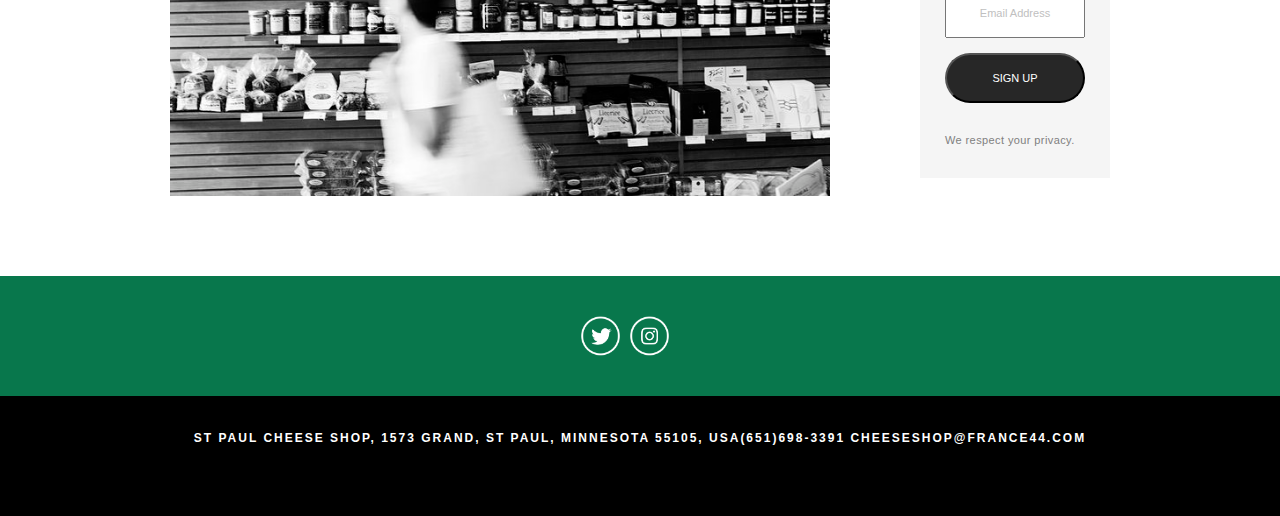
==== commit 13b66773: "changed .about to #about in css so I could hyperlink to index.html#about" ====
--- a/index.html
+++ b/index.html
@@ -29,7 +29,7 @@
             <nav id="main-nav">
               <ul>
                   <li><a href="index.html"><span style="color:#F08933;">HOME</span></a></li>
-                  <li><a href="about.html">ABOUT US</a></li>
+                  <li><a href="index.html#about">ABOUT US</a></li>
                   <li><a href="menu.html">MENU</a></li>
                   <li><a href="catering.html">CATERING & GIFTS</a></li>
                   <li><a href="shops.html">SISTER SHOPS</a></li>
@@ -54,7 +54,7 @@
           <div id="tableContainer">
               <div id="tableRow"> 
 
-                <div class="about">
+                <div id="about">
                 <h2>The St Paul Cheese shop is a cut to order cheese shop in the heart of St Paul's Mac-Groveland neighborhood</h2>
 
                 <p>The St. Paul Cheese Shop is the France 44 Cheese Shop's smaller outpost across the river, in the middle of the friendly and walkable Mac-Groveland neighborhood. There, you can enjoy a mean grilled cheese sandwich (we call them Melts) and expect the same hearty sandwiches and edited selection of cheeses, meats, and grocery products as our Minneapolis shop, just in a cozier space. Take your sandwiches to go or enjoy them at one of our sidewalk tables in the summertime</p>
@@ -81,7 +81,7 @@
 
                   <article id="subscriptionForm">
                     <h2>Subscribe</h2>
-                    <p>Sign up with your email address to receive news and updates.</p>
+                    <h5>Sign up with your email address to receive news and updates.</h5>
  
                     <p><input type="email" id="email" name="email" placeholder="Email Address"></p>
                     
--- a/css/main.css
+++ b/css/main.css
@@ -237,7 +237,7 @@
     margin-bottom: 70px;
 }
 /* about information */
-.about{
+#about{
     display: table-cell;
     width: 66.66%;
     vertical-align: top;    
@@ -247,14 +247,14 @@
     font-family: 'Noto Serif', serif;
 }
 
-.about h2 {
+#about h2 {
     color: #F08933;
     font-size: 30px;
     line-height: 45px;
     margin-bottom: 15px;
 }
 
-.about p {
+#about p {
     margin-bottom: 30px; 
 }
 
@@ -309,6 +309,7 @@
     border-radius: 30px;
     color: #fff;
     background-color: #272727;
+    outline: none;
 }
 
 
@@ -388,16 +389,16 @@
    }
 
    h1{
-       font-size: 40px;
-       line-height: 40px;
+       font-size: 35px;
+       line-height: 35px;
        white-space: normal;
    }
 
-   .about h2 {
+   #about h2 {
        font-size: 20px;
    }
 
-   .about img {
+   #about img {
     max-width: 100%;
 	height: auto;
 	width: auto;
@@ -408,7 +409,14 @@
 }
 
 @media only screen and (max-width: 768px) {
-    .about img {
+    
+    h1{
+        font-size: 40px;
+        line-height: 40px;
+        white-space: normal;
+    }
+
+    #about img {
         max-width: 100%;
         height: auto;
         width: auto;
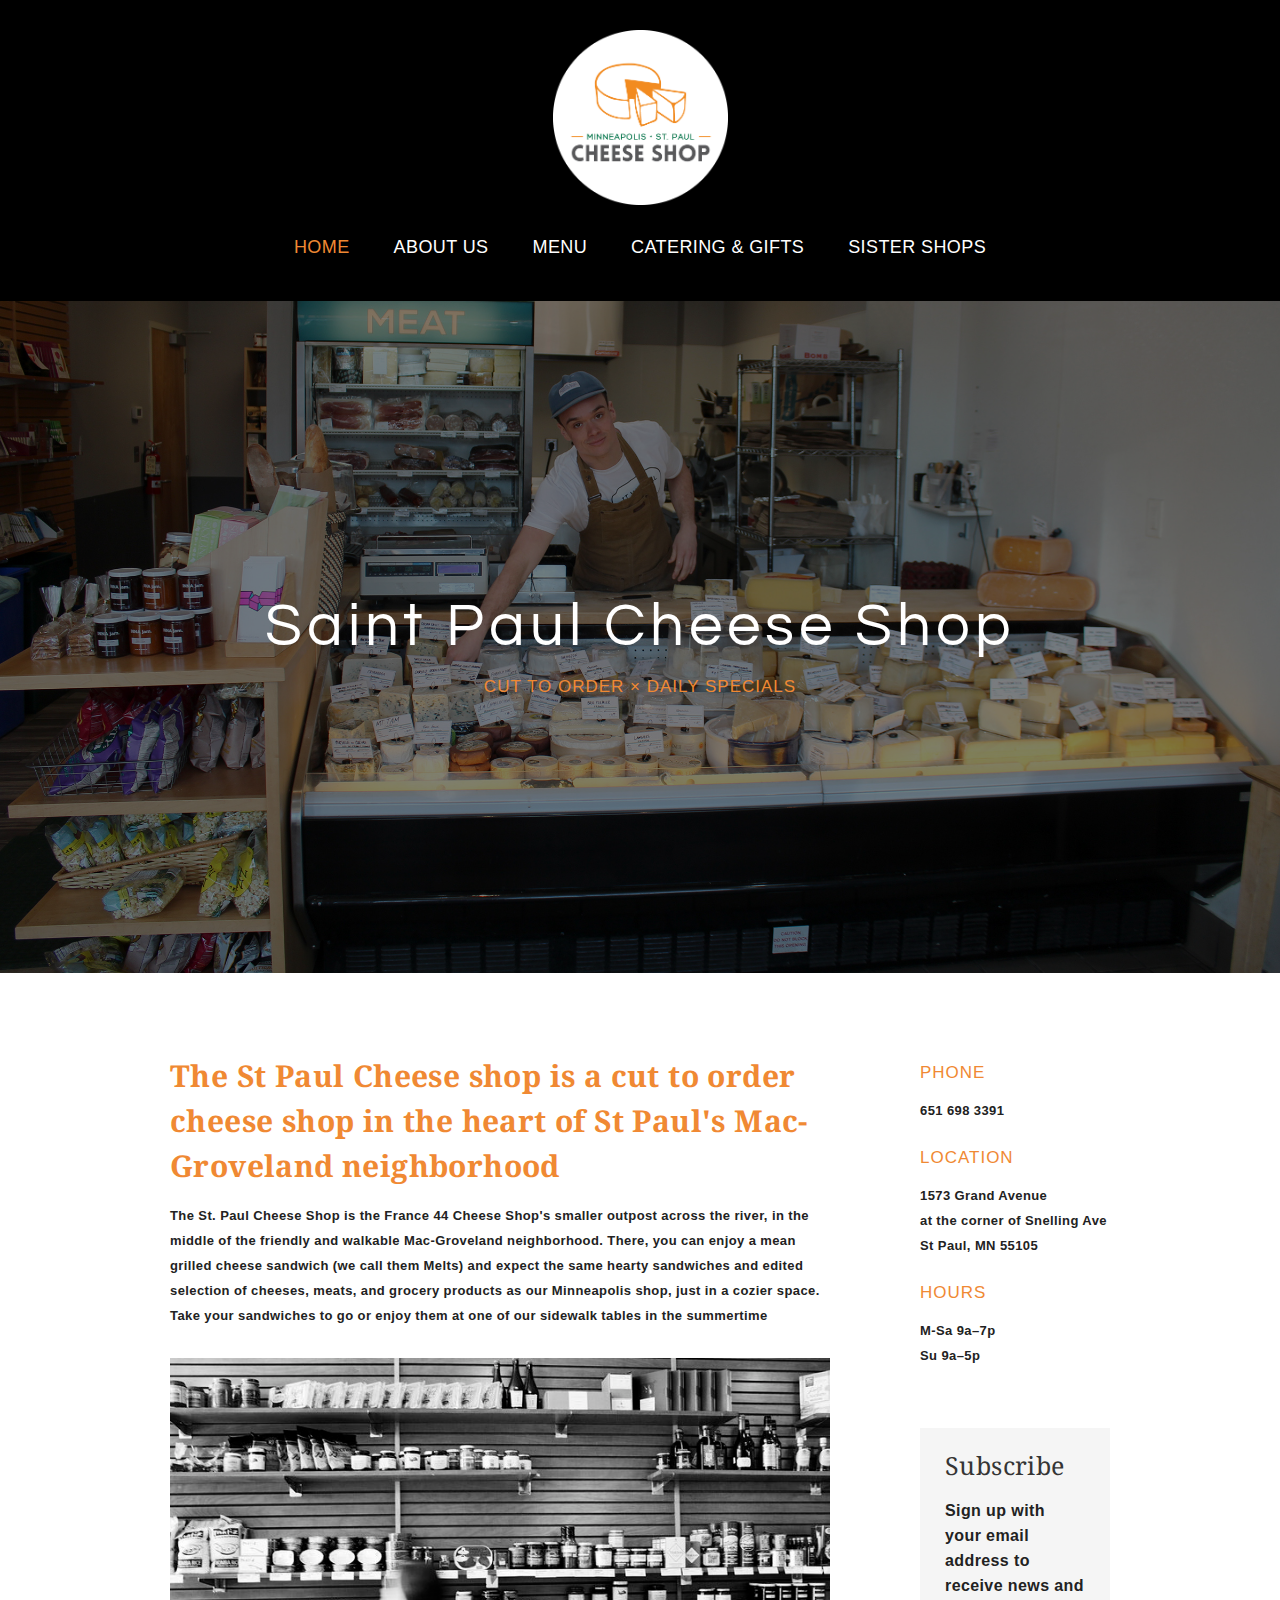
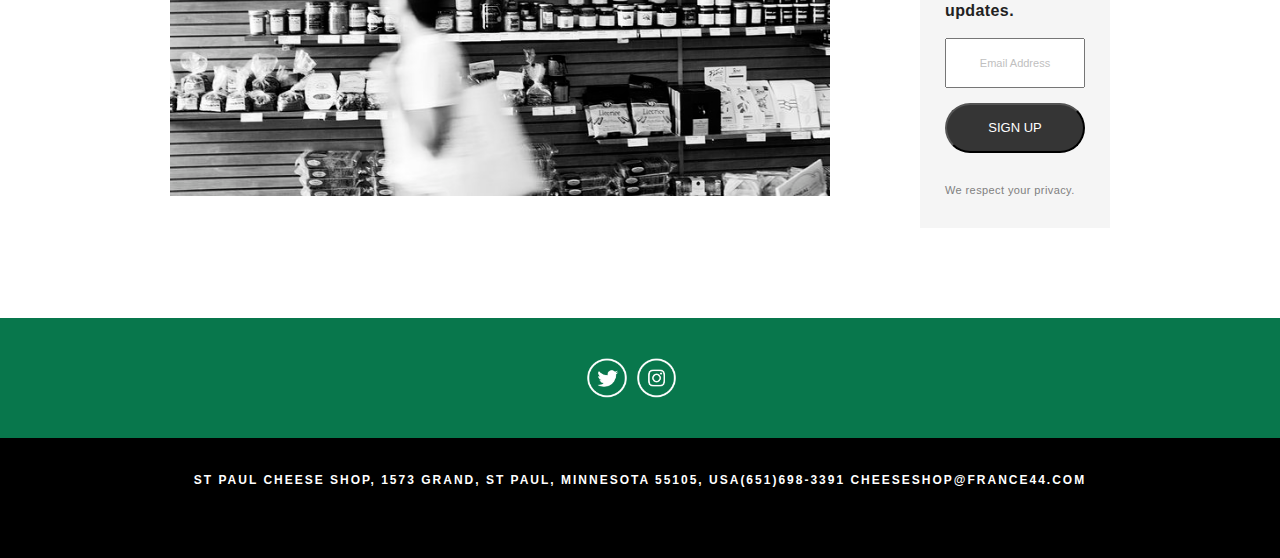
==== commit 483400d2: "pushing code after fixing validation errors / code validates" ====
--- a/index.html
+++ b/index.html
@@ -1,5 +1,5 @@
 <!doctype html>
-<html class="no-js" lang="">
+<html class="no-js" lang="en">
 
 <head>
   <meta charset="utf-8">
@@ -24,7 +24,7 @@
 
     <header id="masthead">
         <div class="container">	
-            <img src="img/logo.png" href="index.html" id="logo" alt="logo"></a>
+            <a href="index.html"><img src="img/logo.png" id="logo" alt="logo"></a>
            
             <nav id="main-nav">
               <ul>
@@ -43,7 +43,7 @@
         <section class="jumbotron"> 
             <div class="jumbotron__content">
                 <h1>Saint Paul Cheese Shop</h1>
-                <h3> CUT TO ORDER &times DAILY SPECIALS </h3>
+                <h3> CUT TO ORDER &times; DAILY SPECIALS </h3>
             </div>
             <img class="jumbotron__bg" src="img/counter.jpg" alt="Counter"> 
         </section>
@@ -58,7 +58,7 @@
                 <h2>The St Paul Cheese shop is a cut to order cheese shop in the heart of St Paul's Mac-Groveland neighborhood</h2>
 
                 <p>The St. Paul Cheese Shop is the France 44 Cheese Shop's smaller outpost across the river, in the middle of the friendly and walkable Mac-Groveland neighborhood. There, you can enjoy a mean grilled cheese sandwich (we call them Melts) and expect the same hearty sandwiches and edited selection of cheeses, meats, and grocery products as our Minneapolis shop, just in a cozier space. Take your sandwiches to go or enjoy them at one of our sidewalk tables in the summertime</p>
-                <a><img src="img/shelf.jpg" height="438" width="660"></a>
+                <a><img src="img/shelf.jpg" height="438" width="660" alt="shelf"></a>
               </div>
               
 
@@ -101,9 +101,9 @@
 
    <div id="social-media">
       <ul class="social-buttons">
-        <li><a> <img src="img/twitter.png"></a>
+        <li><a> <img src="img/twitter.png" alt="twitter logo"></a>
         </li>
-        <li><a> <img src="img/instagram.png"></a>
+        <li><a> <img src="img/instagram.png" alt="instagram logo"></a>
         </li>
       </ul>
     </div>
--- a/css/main.css
+++ b/css/main.css
@@ -147,18 +147,24 @@
     color: #F08933;
     font-weight: normal;
     font-size: 17px;
-    letter-spacing: 5px;
+    letter-spacing: 1px;
     line-height: 20px;
     margin: auto;
 }
 
+
+h5 {
+    font-size: 16px;
+}
+
+
+/*-------------------------------------------- masthead with jumbotron */
 #masthead{
     background: black;
     margin: auto 0px;
     z-index: 100;
     top: 0;
     left: 0;
-    /* position: absolute; */
     width: 100%;
 }
 
@@ -168,12 +174,9 @@
     margin-left: auto;
     margin-right: auto;
     padding: 30px;
-    /* z-index: 100; */
-}
-
+}
 
 .jumbotron {
-    /* margin-top: 80px; */
     background: hsla(0, 0%, 0%, 0.5);
     padding: 0;
     position: relative;
@@ -200,7 +203,9 @@
     font-size: 3em;
 }
 
-/* nav bar */
+
+
+/*-------------------------------------------- nav-bar */
 nav {
     background: black;
     text-align: center;
@@ -232,11 +237,17 @@
     color: #F08933;
 }
 
-/* table container */
+
+
+
+/*-------------------------------------------- table container */
 #tableContainer{
     margin-bottom: 70px;
 }
-/* about information */
+
+
+
+/*-------------------------------------------- about information */
 #about{
     display: table-cell;
     width: 66.66%;
@@ -259,7 +270,8 @@
 }
 
 
-/* sidebar information */
+
+/*-------------------------------------------- sidebar information */
 .sidebar{
     display: table-cell;
     padding: 10px 0px 10px 80px;
@@ -278,7 +290,7 @@
     padding: 25px;
 }
 #subscriptionForm h2{
-    color: #272727;
+    color: #353535;
     font-size: 25px;
     padding-bottom: 20px;
     font-weight: lighter;
@@ -308,10 +320,15 @@
     height: 50px;
     border-radius: 30px;
     color: #fff;
-    background-color: #272727;
+    background-color: #353535;
     outline: none;
-}
-
+    cursor: pointer;
+    font-size: 13px;
+}
+
+.submit:hover{
+    background-color: #4e4e4e;
+}
 
 div#tableContainer {
     display: table;
@@ -323,12 +340,14 @@
   }
 
 
-/* social-media icons */
+/*-------------------------------------------- social-media icons */
 
 #social-media ul {
     list-style: none;
-    padding-left: 45%;
-
+    /* padding-left: 45%; */
+    margin-left: 45.5%;
+    margin-right: 45.5%;
+    width: 100%;
 }
   
 #social-media {
@@ -345,6 +364,8 @@
 }
 
 
+
+/*-------------------------------------------- footer */
 footer{
     background-color: #000;
     color: #fff;
@@ -356,8 +377,63 @@
     font-size: 12px;
 }
 
-/* @media only screen and (max-width: 980px) 
-@media only screen and (max-width: 640px)  */
+
+/*-------------------------------------------- column page styles */
+
+
+.item {
+    position: relative;
+    font-weight: bold;
+    /* width: 100%; */
+}
+
+.price {
+    position: absolute;
+    right: 0;
+    top: 0;
+    /*width: auto 0;*/ 
+    font-weight: lighter;
+}
+
+
+.column {
+    float: left;
+    width: 33.33%;
+    height: 90px;
+    padding: 0 20px 0 20px;
+  }
+  
+  .row {
+    padding-left: 5%;
+    padding-right: 5%;
+    width: 100%;
+  }
+
+  /* Clear floats after the columns */
+  .row:after {
+    content: "";
+    display: table;
+    clear: both;
+  }
+
+  .menu-container{
+    margin-top: 50px;
+    margin-bottom: 50px;
+}
+
+   .menu-container h3 {
+    text-align: center;
+    margin-bottom: 5px;
+}
+    .menu-container h6 {
+        text-align: center;
+        font-size: 10.5px;
+        line-height: 7px;
+        margin-bottom: 50px;
+    }
+
+/*--------------------------------------------@media only screen and (max-width: 980px) 
+----------------------------------------------@media only screen and (max-width: 640px)  */
 
 @media only screen and (max-width: 640px) {
 	#masthead {
@@ -370,9 +446,7 @@
 	#main-container {
 		padding-top: 0;
 	}
-     .work, .auth-image {
-		width: 100%;
-	}
+
 	nav {
 		text-align: center;
 		width: 100%;
@@ -434,9 +508,29 @@
         height: auto;
         width: auto;
        }
+    
        .sidebar {
         padding: 10px 0px 10px 40px;
     }   
+    
+    .column {
+        width: 200px;
+        height: 150px;
+    }
+    
+    .price {
+        position: absolute;
+        right: 0;
+        top: 0;
+        height: 30px;
+/*        width: auto 0;*/
+    }
+    
+    .item {
+        position: relative;
+        width: 150px;
+    }
+
 }
 
  /* ==========================================================================
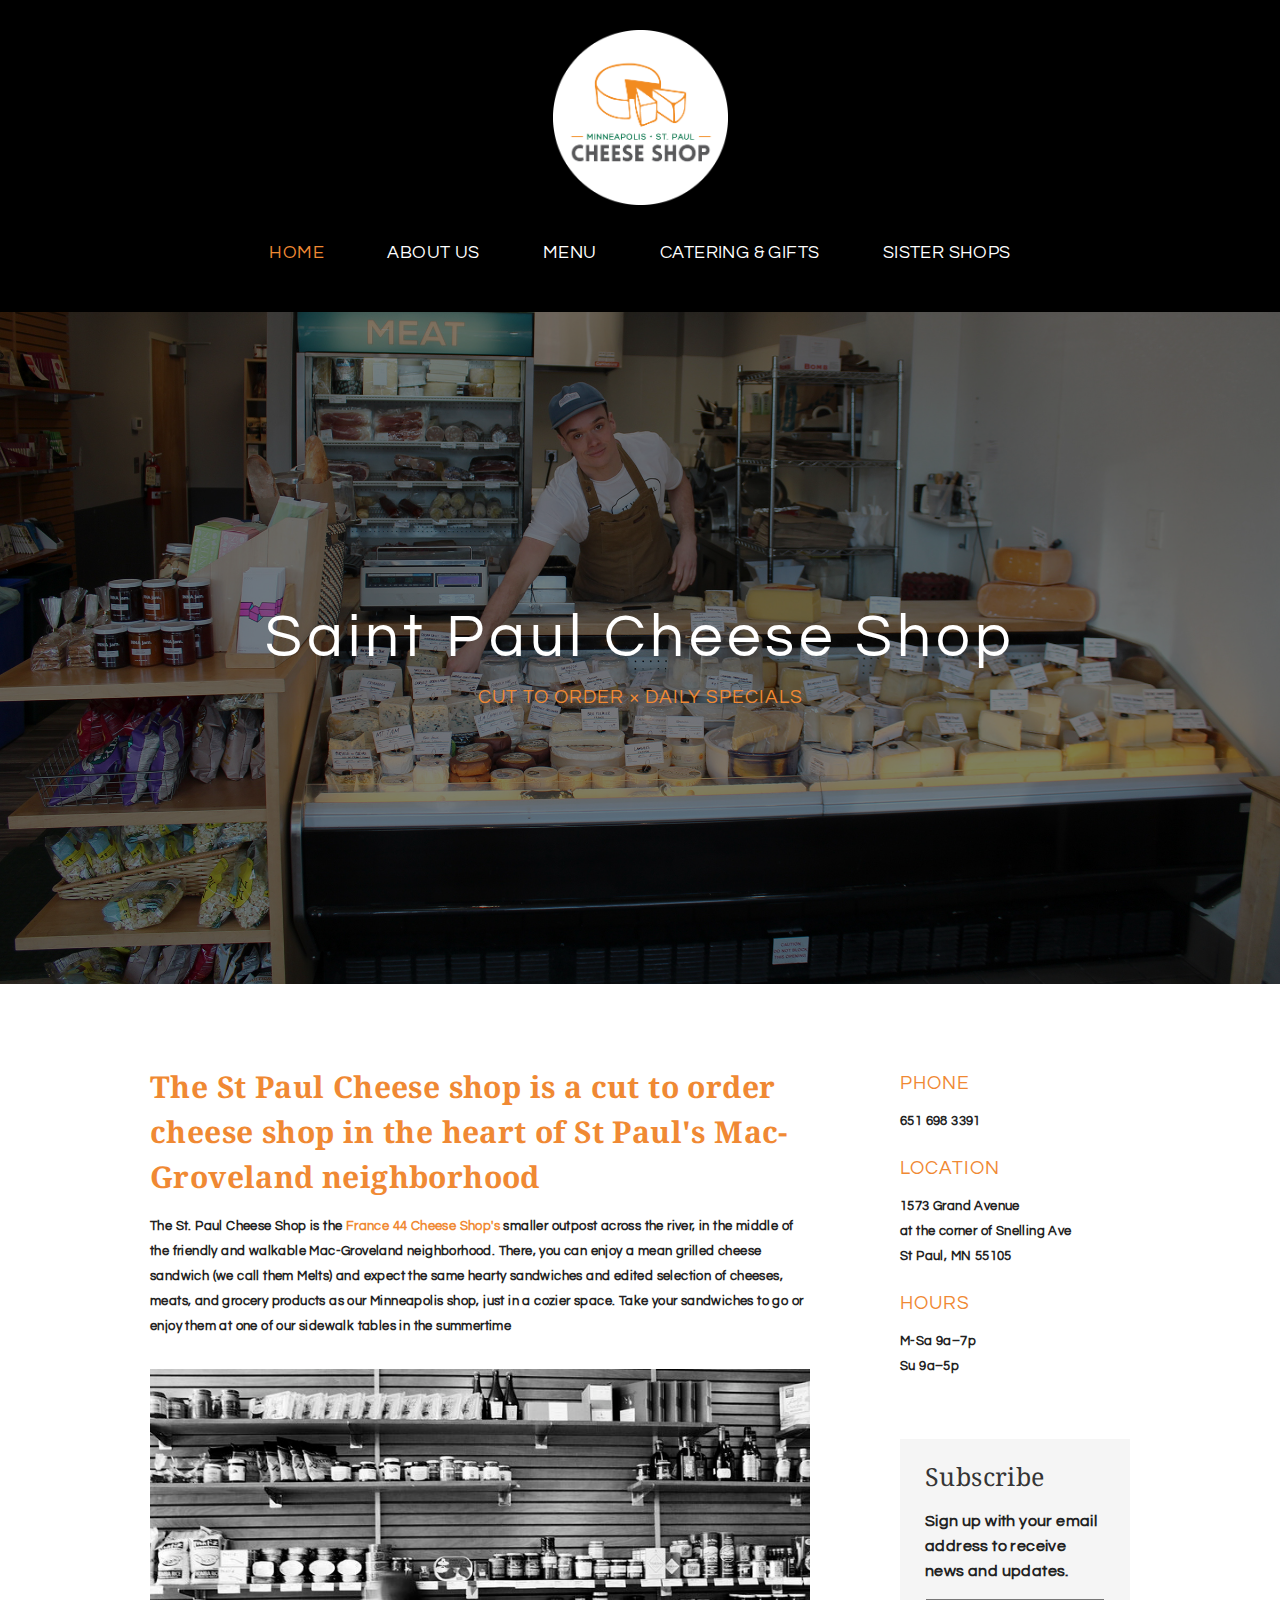
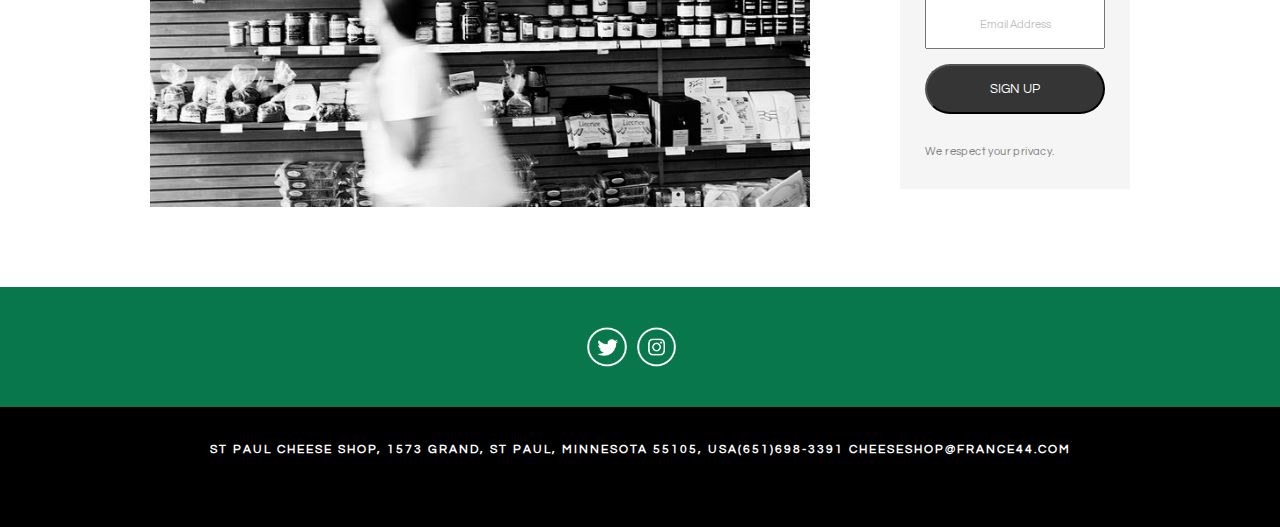
==== commit fd3c1895: "finished up on nav dropdown" ====
--- a/index.html
+++ b/index.html
@@ -26,15 +26,24 @@
         <div class="container">	
             <a href="index.html"><img src="img/logo.png" id="logo" alt="logo"></a>
            
-            <nav id="main-nav">
-              <ul>
-                  <li><a href="index.html"><span style="color:#F08933;">HOME</span></a></li>
-                  <li><a href="index.html#about">ABOUT US</a></li>
-                  <li><a href="menu.html">MENU</a></li>
-                  <li><a href="catering.html">CATERING & GIFTS</a></li>
-                  <li><a href="shops.html">SISTER SHOPS</a></li>
-              </ul>
-            </nav>
+            <nav>
+                <ul id="main-nav">
+                    <li><a href="index.html"><span style="color:#F08933;">HOME</span></a></li>
+                    <li><a href="index.html#about">ABOUT US</a></li>
+                    <li><a href="menu.html">MENU</a></li>
+                    <li><a href="catering.html">CATERING & GIFTS</a></li>
+                    
+                    <li>
+                      <a href="#!">SISTER SHOPS</a>
+                          <ul>
+                              <li><a href="#">FRANCE 44 CHEESE SHOP</a></li>
+                              <li><a href="#">ST. PAUL MEAT SHOP</a></li>
+                              <li><a href="#">FRANCE 44</a></li>
+                          </ul>
+                    </li>
+                    
+                </ul>
+              </nav>
           </div>	
         </header>
         
@@ -57,7 +66,7 @@
                 <div id="about">
                 <h2>The St Paul Cheese shop is a cut to order cheese shop in the heart of St Paul's Mac-Groveland neighborhood</h2>
 
-                <p>The St. Paul Cheese Shop is the France 44 Cheese Shop's smaller outpost across the river, in the middle of the friendly and walkable Mac-Groveland neighborhood. There, you can enjoy a mean grilled cheese sandwich (we call them Melts) and expect the same hearty sandwiches and edited selection of cheeses, meats, and grocery products as our Minneapolis shop, just in a cozier space. Take your sandwiches to go or enjoy them at one of our sidewalk tables in the summertime</p>
+                <p>The St. Paul Cheese Shop is the <span><a href="#" style="color:#F08933; text-decoration: none;">France 44 Cheese Shop's</a></span> smaller outpost across the river, in the middle of the friendly and walkable Mac-Groveland neighborhood. There, you can enjoy a mean grilled cheese sandwich (we call them Melts) and expect the same hearty sandwiches and edited selection of cheeses, meats, and grocery products as our Minneapolis shop, just in a cozier space. Take your sandwiches to go or enjoy them at one of our sidewalk tables in the summertime</p>
                 <a><img src="img/shelf.jpg" height="438" width="660" alt="shelf"></a>
               </div>
               
--- a/css/main.css
+++ b/css/main.css
@@ -116,10 +116,13 @@
   body {
 	font-size: 13px;
 	line-height: 25px;
-    font-family: Arial, Helvetica, Verdana, sans-serif;
+    font-family: 'Questrial', sans-serif; 
     letter-spacing: .4px;
     font-weight: bold;
 }
+/* Arial, Helvetica, Verdana, */
+
+
 
 .container {
 	width: 100%;
@@ -127,7 +130,7 @@
 }
 
 #tableContainer {
-    max-width: 960px;
+    max-width: 1000px;
     margin: 0 auto;
     margin-top: 70px;
 }
@@ -146,12 +149,20 @@
 h3{
     color: #F08933;
     font-weight: normal;
-    font-size: 17px;
+    font-size: 18.5px;
     letter-spacing: 1px;
     line-height: 20px;
     margin: auto;
 }
 
+h4 {
+    font-weight: bold;
+    font-size: 45px;
+    text-align: center;
+    letter-spacing: 5px;
+    /* white-space: nowrap; */
+    font-family: 'Questrial', sans-serif;
+}
 
 h5 {
     font-size: 16px;
@@ -236,6 +247,55 @@
 #main-nav a:hover {
     color: #F08933;
 }
+/* ------------------------- nav-dropdown */
+
+
+#main-nav li {
+    text-align: left;
+    margin: 5px 0 5px 0;
+}
+/* ---------- ^ dropdown styling ^  */
+
+#main-nav li a {
+    padding: 0px 30px 0 30px;
+    margin: 20px 0 0 0;
+    text-decoration: none;
+    color: white;
+
+}
+
+#main-nav li a:hover {
+    background-color: #000000;
+    color: #F08933;
+    -moz-border-radius: 3px;
+    border-radius: 5px;
+}
+
+#main-nav li ul {
+    position: absolute;
+    display: none;
+    background: #000000;
+    border: 1px solid#000000;
+    border-top: none;
+    width: 300px;
+    /* margin-top: 20px; */
+}
+/* ---------- ^ dropdown styling ^  */
+
+#main-nav li:hover ul {
+    display: block;
+    border-radius: 0 0 5px 5px; 
+    -moz-border-radius: 0 0 5px 5px;
+    z-index: 100;
+}
+
+#main-nav li li {
+    float: none;
+}
+
+#main-nav li li:first-child {
+    border-top: none;
+}
 
 
 
@@ -339,46 +399,7 @@
     display: table-row;
   }
 
-
-/*-------------------------------------------- social-media icons */
-
-#social-media ul {
-    list-style: none;
-    /* padding-left: 45%; */
-    margin-left: 45.5%;
-    margin-right: 45.5%;
-    width: 100%;
-}
-  
-#social-media {
-    width: 100%;
-    height: 120px;
-    background-color: #08774C;
-}
-
-#social-media img{
-    height: 40px;
-    float: left;
-    margin: 5px;
-    margin-top: 40px;
-}
-
-
-
-/*-------------------------------------------- footer */
-footer{
-    background-color: #000;
-    color: #fff;
-    width: 100%;
-    height: 120px;
-    text-align: center;
-    padding: 30px;
-    letter-spacing: 2px;
-    font-size: 12px;
-}
-
-
-/*-------------------------------------------- column page styles */
+/*-------------------------------------------- menu page styles */
 
 
 .item {
@@ -395,8 +416,7 @@
     font-weight: lighter;
 }
 
-
-.column {
+.col-1-3 {
     float: left;
     width: 33.33%;
     height: 90px;
@@ -430,12 +450,136 @@
         font-size: 10.5px;
         line-height: 7px;
         margin-bottom: 50px;
-    }
+        line-height: 12px;
+        margin-left: 25px;
+        margin-right: 25px;
+    }
+/*-------------------------------------------- catering page */
+.col-1-2 {
+    float: left;
+    width: 50%;
+    padding: 0 20px 0 20px;
+}
+
+#catering-info {
+    text-align: center;
+}
+.catering-container {
+    margin: 40px 50px 50px 50px;
+    width: 1000px;
+    margin: 0 auto;
+    padding-top: 50px;
+}
+#catering-info a{
+    text-decoration: none;
+}
+
+.cateringMenu{
+    border: 2px solid #000;
+    color: #000;
+    padding: 25px;
+    text-align: center;
+    text-decoration: none;
+    display: block;
+    font-size: 20px;
+    font-weight: normal;
+    width: 270px;
+    height: 75px;
+    margin: 0 auto;
+    font-weight: bold;
+    font-size: 25px;
+}
+
+.cateringMenu:hover{
+    background-color: #353535;
+    color: #fff;
+    border: none;
+}
+
+.orderNow {
+    width: 270px;
+    height: 75px;
+    color: #fff;
+    background-color: #353535;
+    outline: none;
+    cursor: pointer;
+    font-size: 25px;
+    display: block;
+    margin: 0 auto;
+}
+
+.orderNow:hover{
+    background-color: #4e4e4e;
+}
+/* --------------------------------------------CAKES */
+
+#celebration-cakes {
+    margin: auto 0;
+}
+#cakeImage {
+    float: left;
+    padding: 0 45px 20px 0;
+}
+#cakeText {
+    padding: 50px 0 0 0;
+}
+
+#phoneNumber{
+    font-size: 16px;
+    font-weight: bolder;
+}
+/*-------------------------------------------- social-media icons */
+
+#social-media ul {
+    list-style: none;
+    margin-left: 45.5%;
+    margin-right: 45.5%;
+    width: 100%;
+}
+  
+#social-media {
+    width: 100%;
+    height: 120px;
+    background-color: #08774C;
+}
+
+#social-media img{
+    height: 40px;
+    float: left;
+    margin: 5px;
+    margin-top: 40px;
+}
+
+.catering-container h5{
+    text-align: center;
+    margin: 50px;
+}
+
+
+/*-------------------------------------------- footer */
+footer{
+    background-color: #000;
+    color: #fff;
+    width: 100%;
+    height: 120px;
+    text-align: center;
+    padding: 30px;
+    letter-spacing: 2px;
+    font-size: 12px;
+}
+
+
+
 
 /*--------------------------------------------@media only screen and (max-width: 980px) 
 ----------------------------------------------@media only screen and (max-width: 640px)  */
 
 @media only screen and (max-width: 640px) {
+    #main-nav li {
+        text-align: left;
+        margin: 5px 0 5px 0;
+        display: block;
+    }
 	#masthead {
 		position: static;
 
@@ -443,7 +587,7 @@
 	header.container {
 		padding: 0;
 	}
-	#main-container {
+	#menu-container {
 		padding-top: 0;
 	}
 
@@ -499,6 +643,27 @@
     .sidebar {
         padding: 10px 0px 10px 30px;
     }   
+    .col-1-2 {
+        width: 300px;
+        margin:0; padding:0;
+        align-content: center;
+    }
+    .row {
+        align-content: center;
+    }
+    .catering-container {
+        margin: 40px 0px 50px 0px;
+        width: 400px;
+        margin: 0 auto;
+        padding-top: 50px;
+    }
+    #cakeImage {
+        padding: 0 0 30px 0;
+        width: 50px;
+        max-width: 100%;
+        height: auto;
+        width: auto;
+    }
 }
 
 @media only screen and (max-width: 980px) {
@@ -513,7 +678,7 @@
         padding: 10px 0px 10px 40px;
     }   
     
-    .column {
+    .col-1-3 {
         width: 200px;
         height: 150px;
     }
@@ -523,12 +688,12 @@
         right: 0;
         top: 0;
         height: 30px;
-/*        width: auto 0;*/
     }
     
     .item {
         position: relative;
-        width: 150px;
+        width: 145px;
+        padding-right: 10px;
     }
 
 }
@@ -706,6 +871,4 @@
     h3 {
         page-break-after: avoid;
     }
-}
-
-
+}